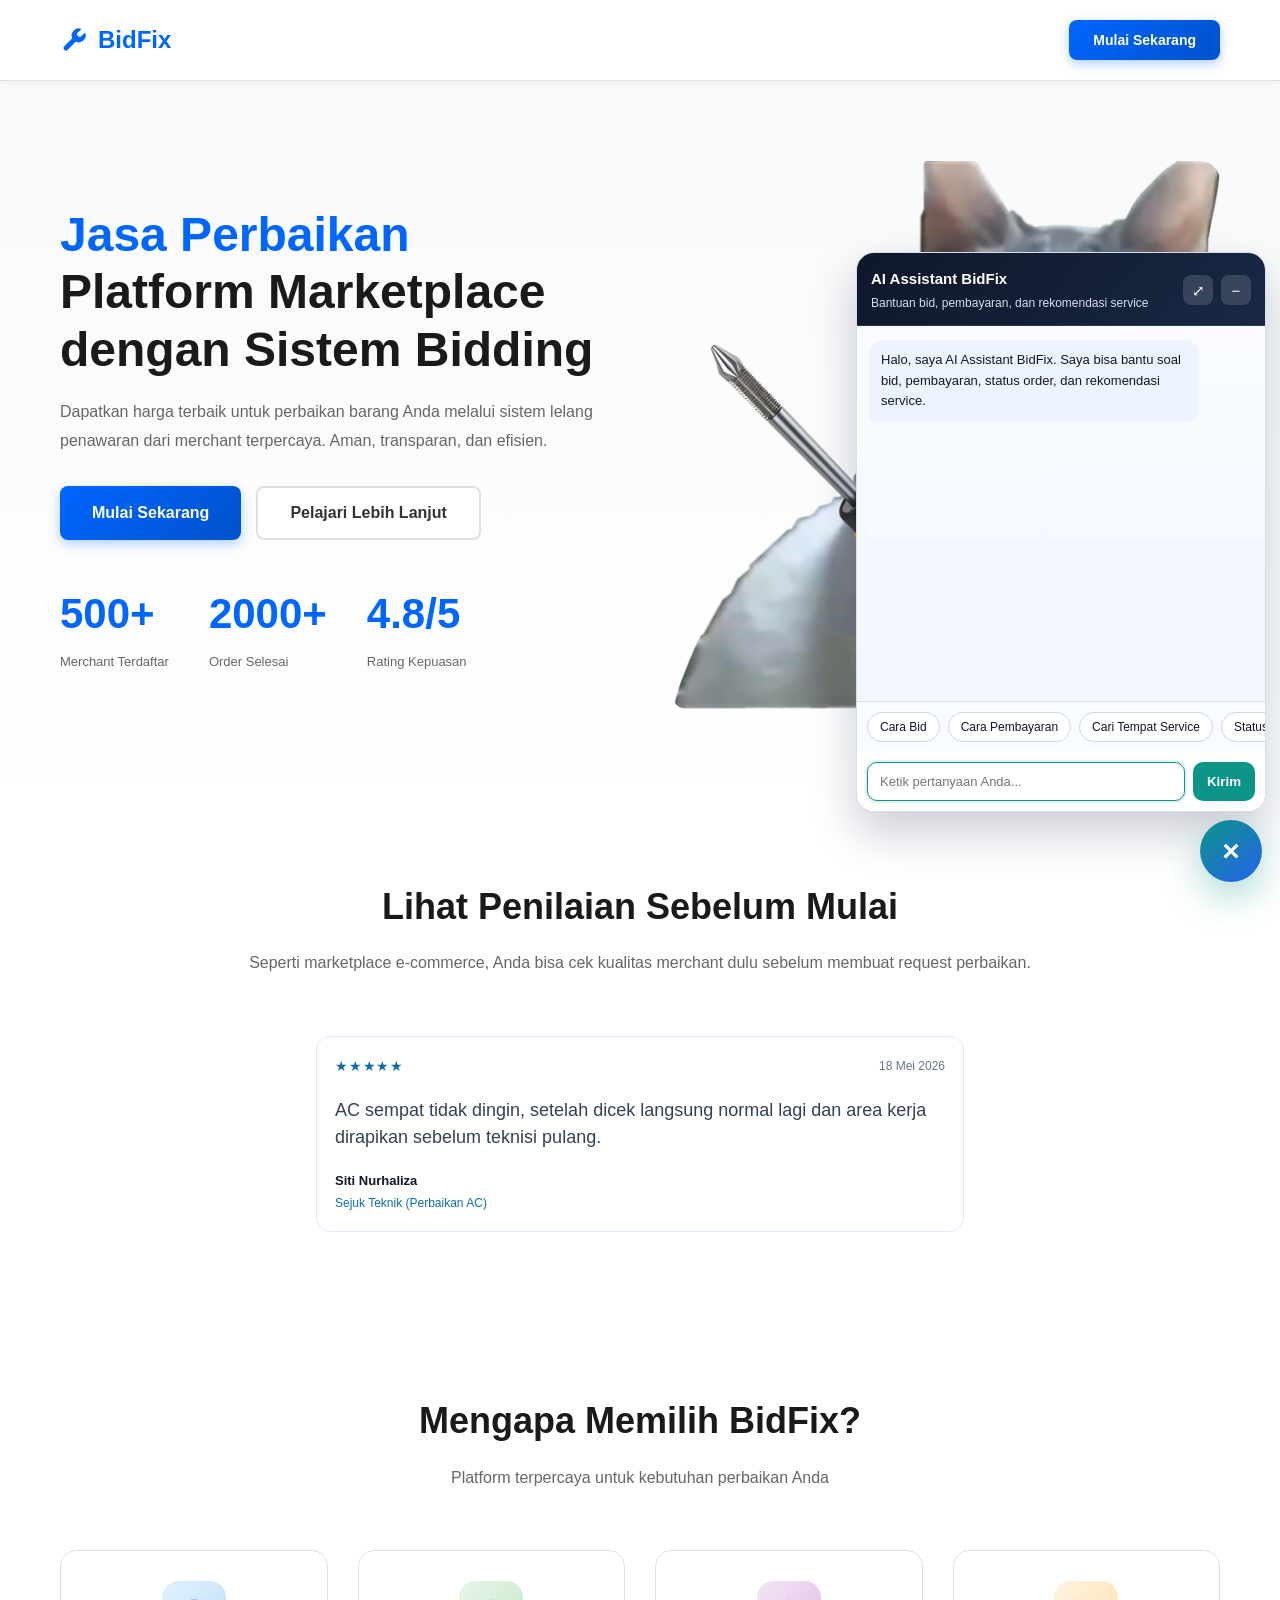
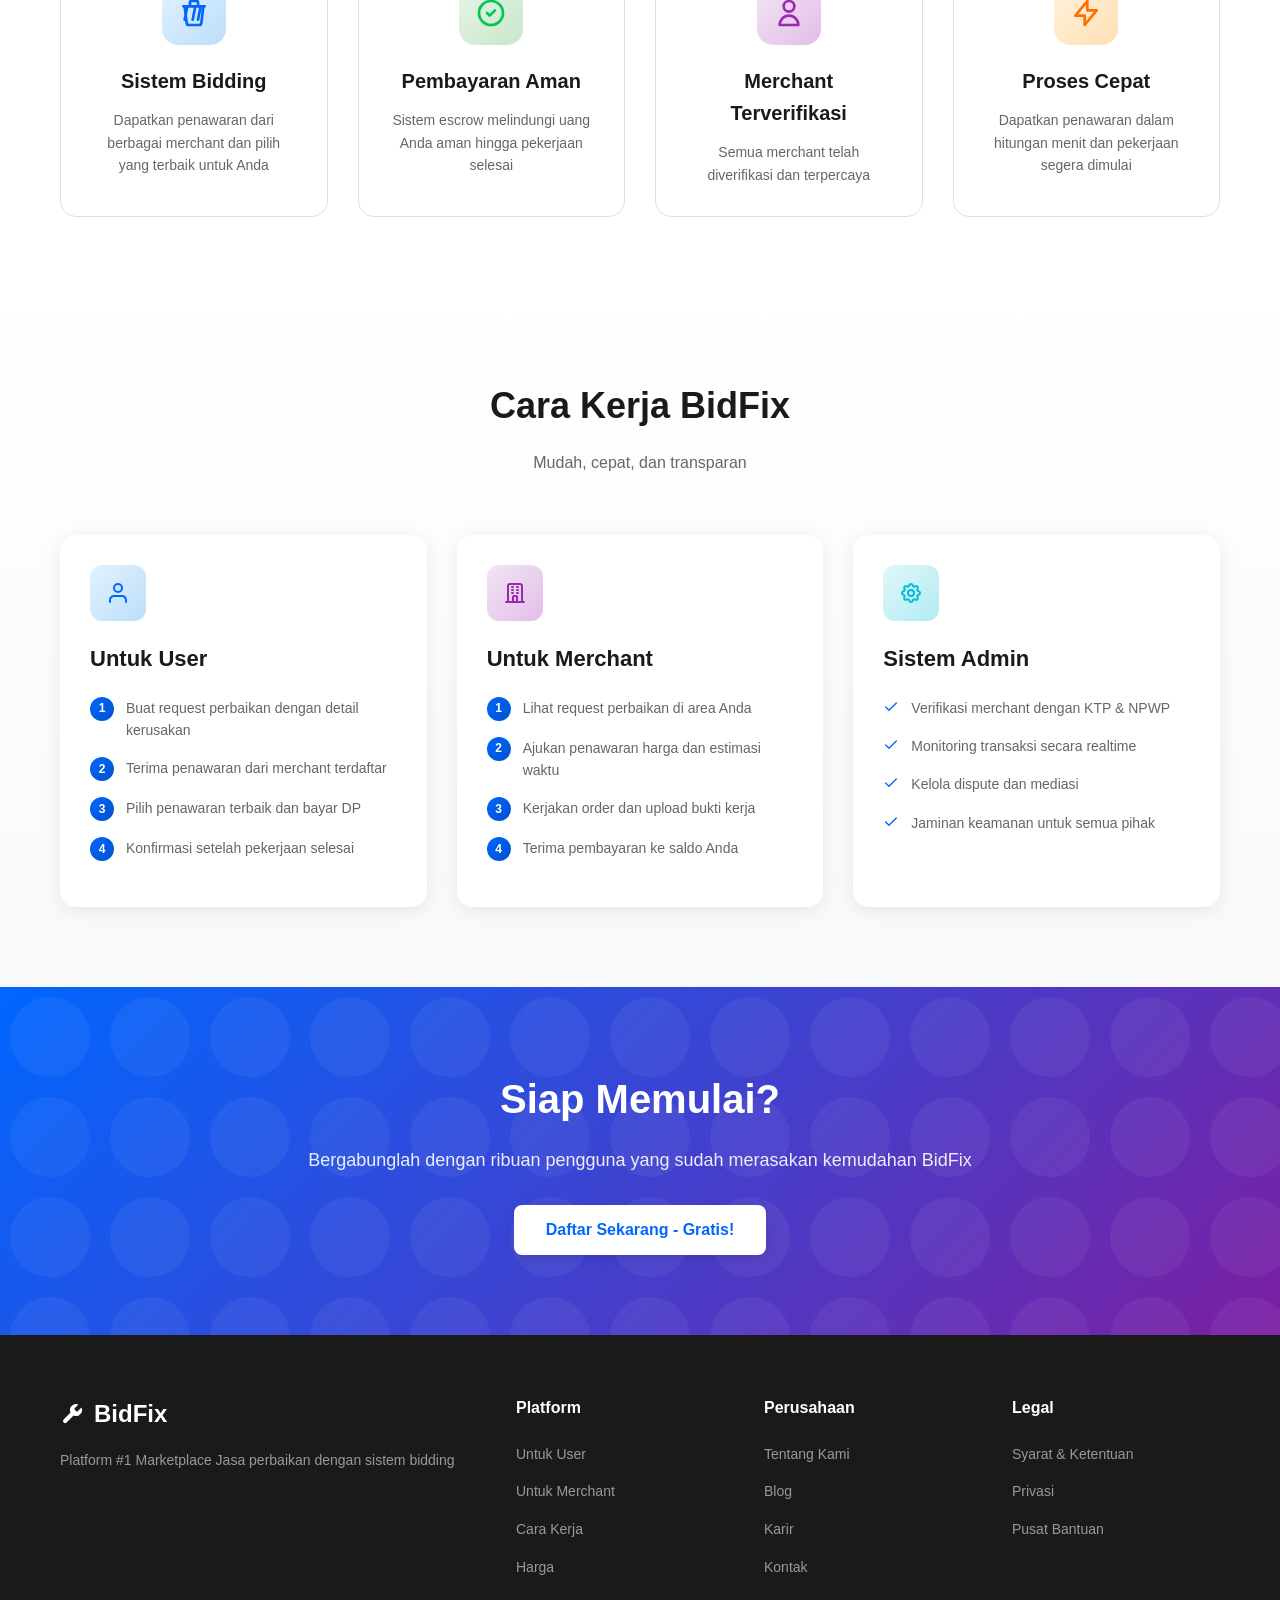
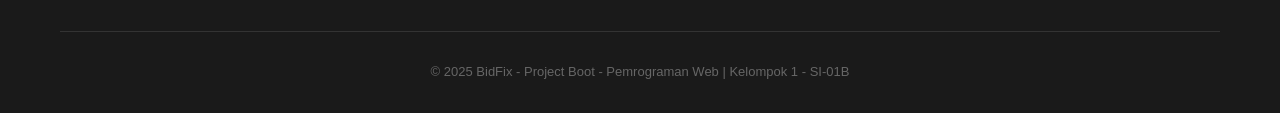
==== frontend/index.html @ 3e56cb4d "first commit" ====
<!DOCTYPE html>
<html lang="id">
<head>
    <meta charset="UTF-8">
    <meta name="viewport" content="width=device-width, initial-scale=1.0">
    <title>BidFix - Jasa Perbaikan Platform Marketplace</title>
    <link rel="stylesheet" href="style.css">
    <link rel="stylesheet" href="ai-widget.css">
</head>
<body>
    <!-- Navbar -->
    <nav class="navbar">
        <div class="container">
            <div class="nav-content">
                <div class="logo">
                    <svg width="24" height="24" viewBox="0 0 24 24" fill="none" xmlns="http://www.w3.org/2000/svg">
                        <path d="M14.7 6.3a1 1 0 0 0 0 1.4l1.6 1.6a1 1 0 0 0 1.4 0l3.77-3.77a6 6 0 0 1-7.94 7.94l-6.91 6.91a2.12 2.12 0 0 1-3-3l6.91-6.91a6 6 0 0 1 7.94-7.94l-3.76 3.76z" fill="#0066FF"/>
                    </svg>
                    <span>BidFix</span>
                </div>
                <button class="btn btn-primary" data-dashboard-trigger data-auth-target="login">Mulai Sekarang</button>
            </div>
        </div>
    </nav>

    <!-- Hero Section -->
    <section class="hero">
        <div class="container">
            <div class="hero-content">
                <div class="hero-text">
                    <h1 class="hero-title">
                        <span class="text-primary">Jasa Perbaikan</span><br>
                        <span class="text-dark">Platform Marketplace</span><br>
                        <span class="text-dark">dengan Sistem Bidding</span>
                    </h1>
                    <p class="hero-description">
                        Dapatkan harga terbaik untuk perbaikan barang Anda melalui sistem lelang penawaran dari merchant terpercaya. Aman, transparan, dan efisien.
                    </p>
                    <div class="hero-buttons">
                        <button class="btn btn-primary btn-lg" data-auth-trigger data-auth-target="register">Mulai Sekarang</button>
                        <button class="btn btn-outline btn-lg">Pelajari Lebih Lanjut</button>
                    </div>
                    <div class="hero-stats">
                        <div class="stat-item">
                            <div class="stat-value">500+</div>
                            <div class="stat-label">Merchant Terdaftar</div>
                        </div>
                        <div class="stat-item">
                            <div class="stat-value">2000+</div>
                            <div class="stat-label">Order Selesai</div>
                        </div>
                        <div class="stat-item">
                            <div class="stat-value">4.8/5</div>
                            <div class="stat-label">Rating Kepuasan</div>
                        </div>
                    </div>
                </div>
                <div class="hero-image">
                    <img src="./miaw.png" alt="Cat with wrench">
                </div>
            </div>
        </div>
    </section>

    <!-- Showcase Review Section -->
    <section class="showcase">
        <div class="container">
            <div class="section-header showcase-header">
                <h2 class="section-title">Lihat Penilaian Sebelum Mulai</h2>
                <p class="section-subtitle">Seperti marketplace e-commerce, Anda bisa cek kualitas merchant dulu sebelum membuat request perbaikan.</p>
            </div>

            <div class="review-list" id="reviewList" aria-label="Testimoni layanan pengguna"></div>
        </div>
    </section>

    <!-- Features Section -->
    <section class="features">
        <div class="container">
            <div class="section-header">
                <h2 class="section-title">Mengapa Memilih BidFix?</h2>
                <p class="section-subtitle">Platform terpercaya untuk kebutuhan perbaikan Anda</p>
            </div>
            <div class="features-grid">
                <div class="feature-card">
                    <div class="feature-icon blue">
                        <svg width="32" height="32" viewBox="0 0 24 24" fill="none" xmlns="http://www.w3.org/2000/svg">
                            <path d="M13 7L11 17M17 7L15 17M7 7L5 17M20 7H4M19 7L17.5 19.5C17.4 20.3 16.7 21 15.9 21H8.1C7.3 21 6.6 20.3 6.5 19.5L5 7M9 7V4C9 3.4 9.4 3 10 3H14C14.6 3 15 3.4 15 4V7" stroke="currentColor" stroke-width="2" stroke-linecap="round" stroke-linejoin="round"/>
                        </svg>
                    </div>
                    <h3 class="feature-title">Sistem Bidding</h3>
                    <p class="feature-description">Dapatkan penawaran dari berbagai merchant dan pilih yang terbaik untuk Anda</p>
                </div>

                <div class="feature-card">
                    <div class="feature-icon green">
                        <svg width="32" height="32" viewBox="0 0 24 24" fill="none" xmlns="http://www.w3.org/2000/svg">
                            <path d="M9 12L11 14L15 10M21 12C21 16.9706 16.9706 21 12 21C7.02944 21 3 16.9706 3 12C3 7.02944 7.02944 3 12 3C16.9706 3 21 7.02944 21 12Z" stroke="currentColor" stroke-width="2" stroke-linecap="round" stroke-linejoin="round"/>
                        </svg>
                    </div>
                    <h3 class="feature-title">Pembayaran Aman</h3>
                    <p class="feature-description">Sistem escrow melindungi uang Anda aman hingga pekerjaan selesai</p>
                </div>

                <div class="feature-card">
                    <div class="feature-icon purple">
                        <svg width="32" height="32" viewBox="0 0 24 24" fill="none" xmlns="http://www.w3.org/2000/svg">
                            <path d="M16 7C16 9.20914 14.2091 11 12 11C9.79086 11 8 9.20914 8 7C8 4.79086 9.79086 3 12 3C14.2091 3 16 4.79086 16 7Z" stroke="currentColor" stroke-width="2" stroke-linecap="round" stroke-linejoin="round"/>
                            <path d="M12 14C8.13401 14 5 17.134 5 21H19C19 17.134 15.866 14 12 14Z" stroke="currentColor" stroke-width="2" stroke-linecap="round" stroke-linejoin="round"/>
                        </svg>
                    </div>
                    <h3 class="feature-title">Merchant Terverifikasi</h3>
                    <p class="feature-description">Semua merchant telah diverifikasi dan terpercaya</p>
                </div>

                <div class="feature-card">
                    <div class="feature-icon orange">
                        <svg width="32" height="32" viewBox="0 0 24 24" fill="none" xmlns="http://www.w3.org/2000/svg">
                            <path d="M13 10V3L4 14H11L11 21L20 10L13 10Z" stroke="currentColor" stroke-width="2" stroke-linecap="round" stroke-linejoin="round"/>
                        </svg>
                    </div>
                    <h3 class="feature-title">Proses Cepat</h3>
                    <p class="feature-description">Dapatkan penawaran dalam hitungan menit dan pekerjaan segera dimulai</p>
                </div>
            </div>
        </div>
    </section>

    <!-- How It Works Section -->
    <section class="how-it-works">
        <div class="container">
            <div class="section-header">
                <h2 class="section-title">Cara Kerja BidFix</h2>
                <p class="section-subtitle">Mudah, cepat, dan transparan</p>
            </div>
            <div class="works-grid">
                <!-- User Card -->
                <div class="work-card">
                    <div class="work-icon blue">
                        <svg width="24" height="24" viewBox="0 0 24 24" fill="none" xmlns="http://www.w3.org/2000/svg">
                            <path d="M20 21V19C20 17.9391 19.5786 16.9217 18.8284 16.1716C18.0783 15.4214 17.0609 15 16 15H8C6.93913 15 5.92172 15.4214 5.17157 16.1716C4.42143 16.9217 4 17.9391 4 19V21M16 7C16 9.20914 14.2091 11 12 11C9.79086 11 8 9.20914 8 7C8 4.79086 9.79086 3 12 3C14.2091 3 16 4.79086 16 7Z" stroke="currentColor" stroke-width="2" stroke-linecap="round" stroke-linejoin="round"/>
                        </svg>
                    </div>
                    <h3 class="work-title">Untuk User</h3>
                    <ul class="work-list">
                        <li>
                            <span class="list-number">1</span>
                            <span>Buat request perbaikan dengan detail kerusakan</span>
                        </li>
                        <li>
                            <span class="list-number">2</span>
                            <span>Terima penawaran dari merchant terdaftar</span>
                        </li>
                        <li>
                            <span class="list-number">3</span>
                            <span>Pilih penawaran terbaik dan bayar DP</span>
                        </li>
                        <li>
                            <span class="list-number">4</span>
                            <span>Konfirmasi setelah pekerjaan selesai</span>
                        </li>
                    </ul>
                </div>

                <!-- Merchant Card -->
                <div class="work-card">
                    <div class="work-icon purple">
                        <svg width="24" height="24" viewBox="0 0 24 24" fill="none" xmlns="http://www.w3.org/2000/svg">
                            <path d="M19 21V5C19 3.89543 18.1046 3 17 3H7C5.89543 3 5 3.89543 5 5V21M19 21H21M19 21H14M5 21H3M5 21H10M10 21V16C10 15.4477 10.4477 15 11 15H13C13.5523 15 14 15.4477 14 16V21M10 21H14M9 6H10M9 9H10M9 12H10M14 6H15M14 9H15M14 12H15" stroke="currentColor" stroke-width="2" stroke-linecap="round" stroke-linejoin="round"/>
                        </svg>
                    </div>
                    <h3 class="work-title">Untuk Merchant</h3>
                    <ul class="work-list">
                        <li>
                            <span class="list-number">1</span>
                            <span>Lihat request perbaikan di area Anda</span>
                        </li>
                        <li>
                            <span class="list-number">2</span>
                            <span>Ajukan penawaran harga dan estimasi waktu</span>
                        </li>
                        <li>
                            <span class="list-number">3</span>
                            <span>Kerjakan order dan upload bukti kerja</span>
                        </li>
                        <li>
                            <span class="list-number">4</span>
                            <span>Terima pembayaran ke saldo Anda</span>
                        </li>
                    </ul>
                </div>

                <!-- Admin Card -->
                <div class="work-card">
                    <div class="work-icon cyan">
                        <svg width="24" height="24" viewBox="0 0 24 24" fill="none" xmlns="http://www.w3.org/2000/svg">
                            <path d="M10.325 4.317C10.751 2.561 13.249 2.561 13.675 4.317C13.7389 4.5808 13.8642 4.82578 14.0407 5.032C14.2172 5.23822 14.4399 5.39985 14.6907 5.50375C14.9414 5.60764 15.2132 5.65085 15.4838 5.62987C15.7544 5.60889 16.0162 5.5243 16.248 5.383C17.791 4.443 19.558 6.209 18.618 7.753C18.4769 7.98466 18.3924 8.24634 18.3715 8.51677C18.3506 8.78721 18.3938 9.05877 18.4975 9.30938C18.6013 9.55999 18.7627 9.78258 18.9687 9.95905C19.1747 10.1355 19.4194 10.2609 19.683 10.325C21.439 10.751 21.439 13.249 19.683 13.675C19.4192 13.7389 19.1742 13.8642 18.968 14.0407C18.7618 14.2172 18.6001 14.4399 18.4963 14.6907C18.3924 14.9414 18.3491 15.2132 18.3701 15.4838C18.3911 15.7544 18.4757 16.0162 18.617 16.248C19.557 17.791 17.791 19.558 16.247 18.618C16.0153 18.4769 15.7537 18.3924 15.4832 18.3715C15.2128 18.3506 14.9412 18.3938 14.6906 18.4975C14.44 18.6013 14.2174 18.7627 14.0409 18.9687C13.8645 19.1747 13.7391 19.4194 13.675 19.683C13.249 21.439 10.751 21.439 10.325 19.683C10.2611 19.4192 10.1358 19.1742 9.95929 18.968C9.7828 18.7618 9.56011 18.6001 9.30935 18.4963C9.05859 18.3924 8.78683 18.3491 8.51621 18.3701C8.24559 18.3911 7.98375 18.4757 7.752 18.617C6.209 19.557 4.442 17.791 5.382 16.247C5.5231 16.0153 5.60755 15.7537 5.62848 15.4832C5.64942 15.2128 5.60624 14.9412 5.50247 14.6906C5.3987 14.44 5.23726 14.2174 5.03127 14.0409C4.82529 13.8645 4.58056 13.7391 4.317 13.675C2.561 13.249 2.561 10.751 4.317 10.325C4.5808 10.2611 4.82578 10.1358 5.032 9.95929C5.23822 9.7828 5.39985 9.56011 5.50375 9.30935C5.60764 9.05859 5.65085 8.78683 5.62987 8.51621C5.60889 8.24559 5.5243 7.98375 5.383 7.752C4.443 6.209 6.209 4.442 7.753 5.382C8.753 5.99 10.049 5.452 10.325 4.317Z" stroke="currentColor" stroke-width="2" stroke-linecap="round" stroke-linejoin="round"/>
                            <path d="M15 12C15 13.6569 13.6569 15 12 15C10.3431 15 9 13.6569 9 12C9 10.3431 10.3431 9 12 9C13.6569 9 15 10.3431 15 12Z" stroke="currentColor" stroke-width="2" stroke-linecap="round" stroke-linejoin="round"/>
                        </svg>
                    </div>
                    <h3 class="work-title">Sistem Admin</h3>
                    <ul class="work-list">
                        <li>
                            <svg width="16" height="16" viewBox="0 0 24 24" fill="none" xmlns="http://www.w3.org/2000/svg">
                                <path d="M20 6L9 17L4 12" stroke="#0066FF" stroke-width="2" stroke-linecap="round" stroke-linejoin="round"/>
                            </svg>
                            <span>Verifikasi merchant dengan KTP & NPWP</span>
                        </li>
                        <li>
                            <svg width="16" height="16" viewBox="0 0 24 24" fill="none" xmlns="http://www.w3.org/2000/svg">
                                <path d="M20 6L9 17L4 12" stroke="#0066FF" stroke-width="2" stroke-linecap="round" stroke-linejoin="round"/>
                            </svg>
                            <span>Monitoring transaksi secara realtime</span>
                        </li>
                        <li>
                            <svg width="16" height="16" viewBox="0 0 24 24" fill="none" xmlns="http://www.w3.org/2000/svg">
                                <path d="M20 6L9 17L4 12" stroke="#0066FF" stroke-width="2" stroke-linecap="round" stroke-linejoin="round"/>
                            </svg>
                            <span>Kelola dispute dan mediasi</span>
                        </li>
                        <li>
                            <svg width="16" height="16" viewBox="0 0 24 24" fill="none" xmlns="http://www.w3.org/2000/svg">
                                <path d="M20 6L9 17L4 12" stroke="#0066FF" stroke-width="2" stroke-linecap="round" stroke-linejoin="round"/>
                            </svg>
                            <span>Jaminan keamanan untuk semua pihak</span>
                        </li>
                    </ul>
                </div>
            </div>
        </div>
    </section>

    <!-- CTA Section -->
    <section class="cta">
        <div class="container">
            <div class="cta-content">
                <h2 class="cta-title">Siap Memulai?</h2>
                <p class="cta-description">Bergabunglah dengan ribuan pengguna yang sudah merasakan kemudahan BidFix</p>
                <button class="btn btn-white btn-lg" data-auth-trigger data-auth-target="register">Daftar Sekarang - Gratis!</button>
            </div>
        </div>
    </section>

    <!-- Footer -->
    <footer class="footer">
        <div class="container">
            <div class="footer-content">
                <div class="footer-column">
                    <div class="footer-logo">
                        <svg width="24" height="24" viewBox="0 0 24 24" fill="none" xmlns="http://www.w3.org/2000/svg">
                            <path d="M14.7 6.3a1 1 0 0 0 0 1.4l1.6 1.6a1 1 0 0 0 1.4 0l3.77-3.77a6 6 0 0 1-7.94 7.94l-6.91 6.91a2.12 2.12 0 0 1-3-3l6.91-6.91a6 6 0 0 1 7.94-7.94l-3.76 3.76z" fill="white"/>
                        </svg>
                        <span>BidFix</span>
                    </div>
                    <p class="footer-description">Platform #1 Marketplace Jasa perbaikan dengan sistem bidding</p>
                </div>

                <div class="footer-column">
                    <h4 class="footer-title">Platform</h4>
                    <ul class="footer-links">
                        <li><a href="#">Untuk User</a></li>
                        <li><a href="#">Untuk Merchant</a></li>
                        <li><a href="#">Cara Kerja</a></li>
                        <li><a href="#">Harga</a></li>
                    </ul>
                </div>

                <div class="footer-column">
                    <h4 class="footer-title">Perusahaan</h4>
                    <ul class="footer-links">
                        <li><a href="#">Tentang Kami</a></li>
                        <li><a href="#">Blog</a></li>
                        <li><a href="#">Karir</a></li>
                        <li><a href="#">Kontak</a></li>
                    </ul>
                </div>

                <div class="footer-column">
                    <h4 class="footer-title">Legal</h4>
                    <ul class="footer-links">
                        <li><a href="#">Syarat & Ketentuan</a></li>
                        <li><a href="#">Privasi</a></li>
                        <li><a href="#">Pusat Bantuan</a></li>
                    </ul>
                </div>
            </div>

            <div class="footer-bottom">
                <p>&copy; 2025 BidFix - Project Boot - Pemrograman Web | Kelompok 1 - SI-01B</p>
            </div>
        </div>
    </footer>

    <!-- Auth Modal -->
    <div class="auth-modal" id="authModal" aria-hidden="true">
        <div class="auth-backdrop" data-auth-close></div>
        <div class="auth-card" role="dialog" aria-modal="true" aria-labelledby="authTitle">
            <button class="auth-close" type="button" data-auth-close aria-label="Close">
                <svg width="18" height="18" viewBox="0 0 24 24" fill="none" aria-hidden="true" xmlns="http://www.w3.org/2000/svg">
                    <path d="M18 6L6 18M6 6L18 18" stroke="currentColor" stroke-width="2" stroke-linecap="round"/>
                </svg>
            </button>

            <div class="auth-header-icon">
                <svg width="28" height="28" viewBox="0 0 24 24" fill="none" aria-hidden="true" xmlns="http://www.w3.org/2000/svg">
                    <path d="M14.7 6.3a1 1 0 0 0 0 1.4l1.6 1.6a1 1 0 0 0 1.4 0l3.77-3.77a6 6 0 0 1-7.94 7.94l-6.91 6.91a2.12 2.12 0 0 1-3-3l6.91-6.91a6 6 0 0 1 7.94-7.94l-3.76 3.76z" fill="currentColor"/>
                </svg>
            </div>
            <h2 class="auth-title" id="authTitle">BidFix</h2>
            <p class="auth-subtitle" data-auth-subtitle>Masuk ke akun Anda</p>

            <div class="auth-tabs">
                <button type="button" class="auth-tab is-active" data-auth-tab="login">Login</button>
                <button type="button" class="auth-tab" data-auth-tab="register">Register</button>
            </div>

            <div class="auth-panel is-active" data-auth-panel="login">
                <form class="auth-form" id="loginForm" novalidate>
                    <div class="auth-field">
                        <label class="auth-label" for="loginEmail">Email</label>
                        <div class="auth-input">
                            <span class="auth-input-icon" aria-hidden="true">
                                <svg width="18" height="18" viewBox="0 0 24 24" fill="none" xmlns="http://www.w3.org/2000/svg">
                                    <path d="M4 6H20V18H4V6Z" stroke="currentColor" stroke-width="2" stroke-linejoin="round"/>
                                    <path d="M4 7L12 13L20 7" stroke="currentColor" stroke-width="2" stroke-linecap="round" stroke-linejoin="round"/>
                                </svg>
                            </span>
                            <input type="email" id="loginEmail" name="email" placeholder="email@example.com" autocomplete="email" required>
                        </div>
                    </div>
                    <div class="auth-field">
                        <label class="auth-label" for="loginPassword">Password</label>
                        <div class="auth-input auth-input--toggle">
                            <span class="auth-input-icon" aria-hidden="true">
                                <svg width="18" height="18" viewBox="0 0 24 24" fill="none" xmlns="http://www.w3.org/2000/svg">
                                    <rect x="5" y="11" width="14" height="10" rx="2" stroke="currentColor" stroke-width="2"/>
                                    <path d="M8 11V8C8 5.79086 9.79086 4 12 4C14.2091 4 16 5.79086 16 8V11" stroke="currentColor" stroke-width="2" stroke-linecap="round"/>
                                </svg>
                            </span>
                            <input type="password" id="loginPassword" name="password" placeholder="Masukkan password" autocomplete="current-password" required>
                            <button class="auth-toggle" type="button" data-toggle-target="loginPassword" aria-label="Tampilkan password" aria-pressed="false">
                                <span class="icon-eye" aria-hidden="true">
                                    <svg width="20" height="20" viewBox="0 0 24 24" fill="none" xmlns="http://www.w3.org/2000/svg">
                                        <path d="M1 12C3.5 7 7.5 4 12 4C16.5 4 20.5 7 23 12C20.5 17 16.5 20 12 20C7.5 20 3.5 17 1 12Z" stroke="currentColor" stroke-width="2"/>
                                        <circle cx="12" cy="12" r="3" stroke="currentColor" stroke-width="2"/>
                                    </svg>
                                </span>
                                <span class="icon-eye-off" aria-hidden="true">
                                    <svg width="20" height="20" viewBox="0 0 24 24" fill="none" xmlns="http://www.w3.org/2000/svg">
                                        <path d="M4 4L20 20" stroke="currentColor" stroke-width="2" stroke-linecap="round"/>
                                        <path d="M2 12C4.5 7 8 4 12 4C13.9 4 15.7 4.6 17.3 5.7M22 12C20.9 14.3 19.2 16.2 17 17.5C15.5 18.4 13.8 19 12 19C7.5 19 3.5 16 1 12" stroke="currentColor" stroke-width="2" stroke-linecap="round"/>
                                        <path d="M9.5 9.5C8.7 10.3 8.3 11.3 8.3 12.3C8.3 14.5 10.1 16.3 12.3 16.3C13.3 16.3 14.3 15.9 15.1 15.1" stroke="currentColor" stroke-width="2" stroke-linecap="round"/>
                                    </svg>
                                </span>
                            </button>
                        </div>
                    </div>

                    <div class="auth-row">
                        <label class="auth-check">
                            <input type="checkbox" name="remember">
                            <span>Ingat saya</span>
                        </label>
                        <a class="auth-link" href="#">Lupa password?</a>
                    </div>

                    <div class="auth-alert" data-auth-alert="login" role="status" aria-live="polite"></div>
                    <button class="btn btn-primary auth-submit" type="submit">Login</button>
                </form>
            </div>

            <div class="auth-panel" data-auth-panel="register">
                <form class="auth-form auth-form--register" id="registerForm" novalidate>
                    <div class="auth-register-top">
                        <div class="auth-field">
                            <label class="auth-label">Daftar Sebagai</label>
                            <div class="role-grid">
                                <label class="role-card">
                                    <input type="radio" name="role" value="user" checked>
                                    <span class="role-card-body">
                                        <span class="role-card-icon" aria-hidden="true">
                                            <svg width="20" height="20" viewBox="0 0 24 24" fill="none" xmlns="http://www.w3.org/2000/svg">
                                                <path d="M20 21V19C20 17.9391 19.5786 16.9217 18.8284 16.1716C18.0783 15.4214 17.0609 15 16 15H8C6.93913 15 5.92172 15.4214 5.17157 16.1716C4.42143 16.9217 4 17.9391 4 19V21" stroke="currentColor" stroke-width="2" stroke-linecap="round"/>
                                                <path d="M16 7C16 9.20914 14.2091 11 12 11C9.79086 11 8 9.20914 8 7C8 4.79086 9.79086 3 12 3C14.2091 3 16 4.79086 16 7Z" stroke="currentColor" stroke-width="2"/>
                                            </svg>
                                        </span>
                                        <span class="role-card-label">User</span>
                                    </span>
                                </label>
                                <label class="role-card">
                                    <input type="radio" name="role" value="merchant">
                                    <span class="role-card-body">
                                        <span class="role-card-icon" aria-hidden="true">
                                            <svg width="20" height="20" viewBox="0 0 24 24" fill="none" xmlns="http://www.w3.org/2000/svg">
                                                <path d="M3 10H21V20H3V10Z" stroke="currentColor" stroke-width="2"/>
                                                <path d="M5 10L7 4H17L19 10" stroke="currentColor" stroke-width="2" stroke-linecap="round" stroke-linejoin="round"/>
                                                <path d="M9 20V14H15V20" stroke="currentColor" stroke-width="2" stroke-linecap="round"/>
                                            </svg>
                                        </span>
                                        <span class="role-card-label">Merchant</span>
                                    </span>
                                </label>
                            </div>
                        </div>
                    </div>

                    <div class="auth-register-fields">
                        <div class="auth-field">
                            <label class="auth-label" for="registerName">Nama Lengkap *</label>
                            <div class="auth-input">
                                <span class="auth-input-icon" aria-hidden="true">
                                    <svg width="18" height="18" viewBox="0 0 24 24" fill="none" xmlns="http://www.w3.org/2000/svg">
                                        <path d="M20 21V19C20 17.9391 19.5786 16.9217 18.8284 16.1716C18.0783 15.4214 17.0609 15 16 15H8C6.93913 15 5.92172 15.4214 5.17157 16.1716C4.42143 16.9217 4 17.9391 4 19V21" stroke="currentColor" stroke-width="2" stroke-linecap="round"/>
                                        <path d="M16 7C16 9.20914 14.2091 11 12 11C9.79086 11 8 9.20914 8 7C8 4.79086 9.79086 3 12 3C14.2091 3 16 4.79086 16 7Z" stroke="currentColor" stroke-width="2"/>
                                    </svg>
                                </span>
                                <input type="text" id="registerName" name="name" placeholder="John Doe" autocomplete="name" required>
                            </div>
                        </div>
                        <div class="auth-field">
                            <label class="auth-label" for="registerEmail">Email *</label>
                            <div class="auth-input">
                                <span class="auth-input-icon" aria-hidden="true">
                                    <svg width="18" height="18" viewBox="0 0 24 24" fill="none" xmlns="http://www.w3.org/2000/svg">
                                        <path d="M4 6H20V18H4V6Z" stroke="currentColor" stroke-width="2" stroke-linejoin="round"/>
                                        <path d="M4 7L12 13L20 7" stroke="currentColor" stroke-width="2" stroke-linecap="round" stroke-linejoin="round"/>
                                    </svg>
                                </span>
                                <input type="email" id="registerEmail" name="email" placeholder="email@example.com" autocomplete="email" required>
                            </div>
                        </div>
                        <div class="auth-field">
                            <label class="auth-label" for="registerPhone">No. Telepon *</label>
                            <div class="auth-input">
                                <span class="auth-input-icon" aria-hidden="true">
                                    <svg width="18" height="18" viewBox="0 0 24 24" fill="none" xmlns="http://www.w3.org/2000/svg">
                                        <path d="M4 5C8.5 14.5 9.5 15.5 19 20L21 17C21.5 16.3 21.3 15.4 20.6 14.9L16.9 12.1C16.3 11.7 15.4 11.8 15 12.5L13.9 14.2C11.4 12.9 9.1 10.6 7.8 8.1L9.5 7C10.2 6.6 10.3 5.7 9.9 5.1L7.1 1.4C6.6 0.7 5.7 0.5 5 1L2 3L4 5Z" stroke="currentColor" stroke-width="1.6" stroke-linecap="round" stroke-linejoin="round"/>
                                    </svg>
                                </span>
                                <input type="tel" id="registerPhone" name="phone" placeholder="081234567890" autocomplete="tel" required>
                            </div>
                        </div>
                        <div class="auth-field">
                            <label class="auth-label" for="registerAddress">Alamat</label>
                            <div class="auth-input">
                                <span class="auth-input-icon" aria-hidden="true">
                                    <svg width="18" height="18" viewBox="0 0 24 24" fill="none" xmlns="http://www.w3.org/2000/svg">
                                        <path d="M12 22C16 17 19 14.2 19 10.5C19 6.9 16.1 4 12.5 4C8.9 4 6 6.9 6 10.5C6 14.2 9 17 12 22Z" stroke="currentColor" stroke-width="2"/>
                                        <circle cx="12.5" cy="10.5" r="2.5" stroke="currentColor" stroke-width="2"/>
                                    </svg>
                                </span>
                                <input type="text" id="registerAddress" name="address" placeholder="Alamat lengkap" autocomplete="street-address">
                            </div>
                        </div>
                        <div class="auth-field">
                            <label class="auth-label" for="registerPassword">Password *</label>
                            <div class="auth-input auth-input--toggle">
                                <span class="auth-input-icon" aria-hidden="true">
                                    <svg width="18" height="18" viewBox="0 0 24 24" fill="none" xmlns="http://www.w3.org/2000/svg">
                                        <rect x="5" y="11" width="14" height="10" rx="2" stroke="currentColor" stroke-width="2"/>
                                        <path d="M8 11V8C8 5.79086 9.79086 4 12 4C14.2091 4 16 5.79086 16 8V11" stroke="currentColor" stroke-width="2" stroke-linecap="round"/>
                                    </svg>
                                </span>
                                <input type="password" id="registerPassword" name="password" placeholder="Min. 6 karakter" autocomplete="new-password" required>
                                <button class="auth-toggle" type="button" data-toggle-target="registerPassword" aria-label="Tampilkan password" aria-pressed="false">
                                    <span class="icon-eye" aria-hidden="true">
                                        <svg width="20" height="20" viewBox="0 0 24 24" fill="none" xmlns="http://www.w3.org/2000/svg">
                                            <path d="M1 12C3.5 7 7.5 4 12 4C16.5 4 20.5 7 23 12C20.5 17 16.5 20 12 20C7.5 20 3.5 17 1 12Z" stroke="currentColor" stroke-width="2"/>
                                            <circle cx="12" cy="12" r="3" stroke="currentColor" stroke-width="2"/>
                                        </svg>
                                    </span>
                                    <span class="icon-eye-off" aria-hidden="true">
                                        <svg width="20" height="20" viewBox="0 0 24 24" fill="none" xmlns="http://www.w3.org/2000/svg">
                                            <path d="M4 4L20 20" stroke="currentColor" stroke-width="2" stroke-linecap="round"/>
                                            <path d="M2 12C4.5 7 8 4 12 4C13.9 4 15.7 4.6 17.3 5.7M22 12C20.9 14.3 19.2 16.2 17 17.5C15.5 18.4 13.8 19 12 19C7.5 19 3.5 16 1 12" stroke="currentColor" stroke-width="2" stroke-linecap="round"/>
                                            <path d="M9.5 9.5C8.7 10.3 8.3 11.3 8.3 12.3C8.3 14.5 10.1 16.3 12.3 16.3C13.3 16.3 14.3 15.9 15.1 15.1" stroke="currentColor" stroke-width="2" stroke-linecap="round"/>
                                        </svg>
                                    </span>
                                </button>
                            </div>
                        </div>
                        <div class="auth-field">
                            <label class="auth-label" for="registerConfirmPassword">Konfirmasi Password *</label>
                            <div class="auth-input auth-input--toggle">
                                <span class="auth-input-icon" aria-hidden="true">
                                    <svg width="18" height="18" viewBox="0 0 24 24" fill="none" xmlns="http://www.w3.org/2000/svg">
                                        <rect x="5" y="11" width="14" height="10" rx="2" stroke="currentColor" stroke-width="2"/>
                                        <path d="M8 11V8C8 5.79086 9.79086 4 12 4C14.2091 4 16 5.79086 16 8V11" stroke="currentColor" stroke-width="2" stroke-linecap="round"/>
                                    </svg>
                                </span>
                                <input type="password" id="registerConfirmPassword" name="confirmPassword" placeholder="Ulangi password" autocomplete="new-password" required>
                                <button class="auth-toggle" type="button" data-toggle-target="registerConfirmPassword" aria-label="Tampilkan password" aria-pressed="false">
                                    <span class="icon-eye" aria-hidden="true">
                                        <svg width="20" height="20" viewBox="0 0 24 24" fill="none" xmlns="http://www.w3.org/2000/svg">
                                            <path d="M1 12C3.5 7 7.5 4 12 4C16.5 4 20.5 7 23 12C20.5 17 16.5 20 12 20C7.5 20 3.5 17 1 12Z" stroke="currentColor" stroke-width="2"/>
                                            <circle cx="12" cy="12" r="3" stroke="currentColor" stroke-width="2"/>
                                        </svg>
                                    </span>
                                    <span class="icon-eye-off" aria-hidden="true">
                                        <svg width="20" height="20" viewBox="0 0 24 24" fill="none" xmlns="http://www.w3.org/2000/svg">
                                            <path d="M4 4L20 20" stroke="currentColor" stroke-width="2" stroke-linecap="round"/>
                                            <path d="M2 12C4.5 7 8 4 12 4C13.9 4 15.7 4.6 17.3 5.7M22 12C20.9 14.3 19.2 16.2 17 17.5C15.5 18.4 13.8 19 12 19C7.5 19 3.5 16 1 12" stroke="currentColor" stroke-width="2" stroke-linecap="round"/>
                                            <path d="M9.5 9.5C8.7 10.3 8.3 11.3 8.3 12.3C8.3 14.5 10.1 16.3 12.3 16.3C13.3 16.3 14.3 15.9 15.1 15.1" stroke="currentColor" stroke-width="2" stroke-linecap="round"/>
                                        </svg>
                                    </span>
                                </button>
                            </div>
                        </div>
                    </div>

                    <div class="auth-register-footer">
                        <div class="auth-alert" data-auth-alert="register" role="status" aria-live="polite"></div>
                        <button class="btn btn-primary auth-submit" type="submit">Daftar Sekarang</button>
                    </div>
                </form>
            </div>
        </div>
    </div>

    <script src="landing-showcase.js"></script>
    <script src="ai-widget.js"></script>
    <script src="auth-modal.js"></script>
</body>
</html>
---- frontend/style.css ----
* {
    margin: 0;
    padding: 0;
    box-sizing: border-box;
}

body {
    font-family: 'Segoe UI', Tahoma, Geneva, Verdana, sans-serif;
    background-color: #f8f9fa;
    color: #333;
    line-height: 1.6;
}

.container {
    max-width: 1200px;
    margin: 0 auto;
    padding: 0 20px;
}

/* ========== NAVBAR ========== */
.navbar {
    background-color: white;
    padding: 20px 0;
    border-bottom: 1px solid #e0e0e0;
    position: sticky;
    top: 0;
    z-index: 1000;
    box-shadow: 0 2px 8px rgba(0, 0, 0, 0.05);
}

.nav-content {
    display: flex;
    justify-content: space-between;
    align-items: center;
}

.logo {
    display: flex;
    align-items: center;
    gap: 10px;
    font-size: 24px;
    font-weight: 700;
    color: #0066FF;
}

.logo svg {
    width: 28px;
    height: 28px;
}

/* ========== BUTTONS ========== */
.btn {
    padding: 12px 24px;
    border-radius: 8px;
    font-size: 14px;
    font-weight: 600;
    border: none;
    cursor: pointer;
    transition: all 0.3s ease;
    text-decoration: none;
    display: inline-block;
}

.btn-primary {
    background: linear-gradient(135deg, #0066FF 0%, #0052CC 100%);
    color: white;
    box-shadow: 0 4px 12px rgba(0, 102, 255, 0.3);
}

.btn-primary:hover {
    transform: translateY(-2px);
    box-shadow: 0 6px 16px rgba(0, 102, 255, 0.4);
}

.btn-outline {
    background: white;
    color: #333;
    border: 2px solid #e0e0e0;
}

.btn-outline:hover {
    border-color: #0066FF;
    color: #0066FF;
}

.btn-white {
    background: white;
    color: #0066FF;
    box-shadow: 0 4px 12px rgba(0, 0, 0, 0.1);
}

.btn-white:hover {
    transform: translateY(-2px);
    box-shadow: 0 6px 20px rgba(0, 0, 0, 0.15);
}

.btn-lg {
    padding: 16px 32px;
    font-size: 16px;
}

/* ========== HERO SECTION ========== */
.hero {
    padding: 80px 0;
    background: linear-gradient(to bottom, #f8f9fa 0%, white 100%);
}

.hero-content {
    display: grid;
    grid-template-columns: 1fr 1fr;
    gap: 60px;
    align-items: center;
}

.hero-text {
    max-width: 600px;
}

.hero-title {
    font-size: 48px;
    font-weight: 700;
    line-height: 1.2;
    margin-bottom: 20px;
}

.text-primary {
    color: #0066FF;
}

.text-dark {
    color: #1a1a1a;
}

.hero-description {
    font-size: 16px;
    color: #666;
    margin-bottom: 30px;
    line-height: 1.8;
}

.hero-buttons {
    display: flex;
    gap: 15px;
    margin-bottom: 40px;
}

.hero-stats {
    display: flex;
    gap: 40px;
}

.stat-item {
    text-align: left;
}

.stat-value {
    font-size: 32px;
    font-weight: 700;
    color: #0066FF;
    margin-bottom: 5px;
}

.stat-label {
    font-size: 13px;
    color: #666;
}

.hero-image {
    position: relative;
}

.hero-image img {
    width: 100%;
    max-width: 700px;
    border-radius: 20px;
}

/* ========== SHOWCASE SECTION ========== */
.showcase {
    padding: 80px 0;
    background-color: white;
}

.showcase-header {
    margin-bottom: 34px;
}

.showcase-summary {
    display: grid;
    grid-template-columns: repeat(3, minmax(0, 1fr));
    gap: 16px;
    margin-bottom: 24px;
}

.showcase-summary-card {
    background: #fff;
    border: 1px solid #dce6f8;
    border-radius: 16px;
    padding: 18px 20px;
    box-shadow: 0 12px 26px rgba(15, 23, 42, 0.06);
}

.showcase-summary-label {
    display: block;
    font-size: 13px;
    color: #64748b;
    margin-bottom: 6px;
}

.showcase-summary-value {
    font-size: 30px;
    color: #0f172a;
    letter-spacing: 0.2px;
}

.showcase-grid {
    display: grid;
    grid-template-columns: 1fr;
    gap: 18px;
}

.showcase-block {
    background: #ffffff;
    border: 1px solid #dce6f8;
    border-radius: 18px;
    padding: 20px;
    box-shadow: 0 14px 30px rgba(15, 23, 42, 0.08);
}

.showcase-block-head {
    display: flex;
    align-items: baseline;
    justify-content: space-between;
    gap: 12px;
    margin-bottom: 14px;
}

.showcase-block-head h3 {
    font-size: 20px;
    color: #0f172a;
}

.showcase-block-head span {
    font-size: 12px;
    color: #64748b;
}

.review-list {
    display: flex;
    justify-content: center;
    align-items: stretch;
    width: 100%;
    padding: 0;
}

.review-slider {
    width: 648px;
    min-width: 648px;
    max-width: 648px;
    overflow: hidden;
}

.review-slider-track {
    display: flex;
    transform: translateX(0);
    will-change: transform;
}

.review-slide {
    flex: 0 0 100%;
    width: 100%;
}

.review-card {
    width: 100%;
    background: #ffffff;
    border: 1px solid #dbeafe;
    border-radius: 14px;
    padding: 18px;
    display: flex;
    flex-direction: column;
    gap: 20px;
}

.review-top {
    display: flex;
    align-items: center;
    justify-content: space-between;
    gap: 10px;
}

.review-stars {
    color: #0f6eaa;
    font-size: 14px;
    letter-spacing: 0.8px;
}

.review-date {
    font-size: 12px;
    color: #64748b;
}

.review-comment {
    font-size: 18px;
    color: #334155;
    line-height: 1.5;
}

.review-meta {
    display: flex;
    flex-direction: column;
    gap: 2px;
}

.review-user {
    font-size: 13px;
    font-weight: 600;
    color: #0f172a;
}

.review-merchant {
    font-size: 12px;
    color: #0f6eaa;
}

.review-service {
    font-size: 12px;
    color: #0f6eaa;
    font-weight: 500;
}

.merchant-list {
    display: flex;
    flex-direction: column;
    gap: 10px;
}

.merchant-row {
    display: flex;
    align-items: center;
    gap: 12px;
    border: 1px solid #dbeafe;
    background: #f8fbff;
    border-radius: 12px;
    padding: 12px;
}

.merchant-rank {
    width: 38px;
    height: 38px;
    min-width: 38px;
    border-radius: 11px;
    background: linear-gradient(135deg, #0f6ed9, #12a39b);
    color: #fff;
    display: inline-flex;
    align-items: center;
    justify-content: center;
    font-size: 13px;
    font-weight: 700;
}

.merchant-info {
    flex: 1;
}

.merchant-name {
    font-size: 14px;
    font-weight: 600;
    color: #0f172a;
}

.merchant-sub {
    font-size: 12px;
    color: #64748b;
}

.merchant-score {
    font-size: 18px;
    font-weight: 700;
    color: #0f6ed9;
}

/* ========== SECTION HEADERS ========== */
.section-header {
    text-align: center;
    margin-bottom: 30px;
}

.section-title {
    font-size: 36px;
    font-weight: 700;
    color: #1a1a1a;
}

.section-subtitle {
    font-size: 16px;
    color: #666;
}

/* ========== FEATURES SECTION ========== */
.features {
    padding: 80px 0;
    background-color: white;
}

.features-grid {
    display: grid;
    grid-template-columns: repeat(auto-fit, minmax(250px, 1fr));
    gap: 30px;
}

.feature-card {
    text-align: center;
    padding: 30px;
    border-radius: 16px;
    background: white;
    border: 1px solid #e0e0e0;
    transition: all 0.3s ease;
}

.feature-card:hover {
    transform: translateY(-5px);
    box-shadow: 0 10px 30px rgba(0, 0, 0, 0.1);
    border-color: transparent;
}

.feature-icon {
    width: 64px;
    height: 64px;
    border-radius: 16px;
    display: flex;
    align-items: center;
    justify-content: center;
    margin: 0 auto 20px;
}

.feature-icon.blue {
    background: linear-gradient(135deg, #E3F2FD 0%, #BBDEFB 100%);
    color: #0066FF;
}

.feature-icon.green {
    background: linear-gradient(135deg, #E8F5E9 0%, #C8E6C9 100%);
    color: #00C853;
}

.feature-icon.purple {
    background: linear-gradient(135deg, #F3E5F5 0%, #E1BEE7 100%);
    color: #9C27B0;
}

.feature-icon.orange {
    background: linear-gradient(135deg, #FFF3E0 0%, #FFE0B2 100%);
    color: #FF6D00;
}

.feature-title {
    font-size: 20px;
    font-weight: 600;
    color: #1a1a1a;
    margin-bottom: 12px;
}

.feature-description {
    font-size: 14px;
    color: #666;
    line-height: 1.6;
}

/* ========== HOW IT WORKS SECTION ========== */
.how-it-works {
    padding: 80px 0;
    background: linear-gradient(to bottom, white 0%, #f8f9fa 100%);
}

.works-grid {
    display: grid;
    grid-template-columns: repeat(auto-fit, minmax(320px, 1fr));
    gap: 30px;
}

.work-card {
    background: white;
    padding: 30px;
    border-radius: 16px;
    box-shadow: 0 4px 20px rgba(0, 0, 0, 0.08);
    transition: all 0.3s ease;
}

.work-card:hover {
    transform: translateY(-5px);
    box-shadow: 0 8px 30px rgba(0, 0, 0, 0.12);
}

.work-icon {
    width: 56px;
    height: 56px;
    border-radius: 12px;
    display: flex;
    align-items: center;
    justify-content: center;
    margin-bottom: 20px;
}

.work-icon.blue {
    background: linear-gradient(135deg, #E3F2FD 0%, #BBDEFB 100%);
    color: #0066FF;
}

.work-icon.purple {
    background: linear-gradient(135deg, #F3E5F5 0%, #E1BEE7 100%);
    color: #9C27B0;
}

.work-icon.cyan {
    background: linear-gradient(135deg, #E0F7FA 0%, #B2EBF2 100%);
    color: #00BCD4;
}

.work-title {
    font-size: 22px;
    font-weight: 600;
    color: #1a1a1a;
    margin-bottom: 20px;
}

.work-list {
    list-style: none;
}

.work-list li {
    display: flex;
    align-items: flex-start;
    gap: 12px;
    margin-bottom: 16px;
    font-size: 14px;
    color: #666;
    line-height: 1.6;
}

.list-number {
    width: 24px;
    height: 24px;
    min-width: 24px;
    background: linear-gradient(135deg, #0066FF 0%, #0052CC 100%);
    color: white;
    border-radius: 50%;
    display: flex;
    align-items: center;
    justify-content: center;
    font-size: 12px;
    font-weight: 600;
}

.work-list li svg {
    flex-shrink: 0;
    margin-top: 2px;
}

/* ========== CTA SECTION ========== */
.cta {
    padding: 80px 0;
    background: linear-gradient(135deg, #0066FF 0%, #7B1FA2 100%);
    position: relative;
    overflow: hidden;
}

.cta::before {
    content: '';
    position: absolute;
    top: 0;
    left: 0;
    right: 0;
    bottom: 0;
    background: url('data:image/svg+xml,<svg width="100" height="100" xmlns="http://www.w3.org/2000/svg"><circle cx="50" cy="50" r="40" fill="white" opacity="0.05"/></svg>');
    background-size: 100px 100px;
}

.cta-content {
    text-align: center;
    position: relative;
    z-index: 1;
}

.cta-title {
    font-size: 40px;
    font-weight: 700;
    color: white;
    margin-bottom: 15px;
}

.cta-description {
    font-size: 18px;
    color: rgba(255, 255, 255, 0.9);
    margin-bottom: 30px;
}

/* ========== FOOTER ========== */
.footer {
    background-color: #1a1a1a;
    color: white;
    padding: 60px 0 30px;
}

.footer-content {
    display: grid;
    grid-template-columns: 2fr 1fr 1fr 1fr;
    gap: 40px;
    margin-bottom: 40px;
}

.footer-logo {
    display: flex;
    align-items: center;
    gap: 10px;
    font-size: 24px;
    font-weight: 700;
    margin-bottom: 15px;
}

.footer-description {
    font-size: 14px;
    color: #999;
    line-height: 1.6;
}

.footer-title {
    font-size: 16px;
    font-weight: 600;
    margin-bottom: 20px;
    color: white;
}

.footer-links {
    list-style: none;
}

.footer-links li {
    margin-bottom: 12px;
}

.footer-links a {
    color: #999;
    text-decoration: none;
    font-size: 14px;
    transition: color 0.3s ease;
}

.footer-links a:hover {
    color: #0066FF;
}

.footer-bottom {
    text-align: center;
    padding-top: 30px;
    border-top: 1px solid #333;
}

.footer-bottom p {
    font-size: 13px;
    color: #666;
}

/* ========== RESPONSIVE DESIGN ========== */

/* Tablet (768px - 1024px) */
@media screen and (max-width: 1024px) {
    .hero-content {
        gap: 80px;
    }

    .hero-title {
        font-size: 40px;
    }

    .section-title {
        font-size: 32px;
    }

    .footer-content {
        grid-template-columns: repeat(2, 1fr);
    }

    .showcase-grid {
        grid-template-columns: 1fr;
    }
}

/* Mobile (max-width: 768px) */
@media screen and (max-width: 768px) {
    .container {
        padding: 0 15px;
    }

    .hero {
        padding: 50px 0;
    }

    .hero-content {
        grid-template-columns: 1fr;
        gap: 80px;
    }

    .hero-title {
        font-size: 32px;
    }

    .hero-description {
        font-size: 15px;
    }

    .hero-buttons {
        flex-direction: column;
    }

    .hero-buttons .btn {
        width: 100%;
        text-align: center;
    }

    .hero-stats {
        gap: 30px;
    }

    .stat-value {
        font-size: 20px;
    }

    .hero-image img {
        max-width: 100%;
    }

    .section-title {
        font-size: 28px;
    }

    .section-subtitle {
        font-size: 15px;
    }

    .features,
    .showcase,
    .how-it-works,
    .cta {
        padding: 50px 0;
    }

    .features-grid {
        grid-template-columns: 1fr;
        gap: 20px;
    }

    .works-grid {
        grid-template-columns: 1fr;
        gap: 20px;
    }

    .showcase-summary {
        grid-template-columns: 1fr;
    }

    .review-slider {
        width: 100%;
        min-width: 0;
        max-width: 100%;
    }

    .review-card {
        padding: 14px;
    }

    .cta-title {
        font-size: 32px;
    }

    .cta-description {
        font-size: 16px;
    }

    .footer {
        padding: 40px 0 20px;
    }

    .footer-content {
        grid-template-columns: 1fr;
        gap: 30px;
    }

    .footer-column:first-child {
        margin-bottom: 10px;
    }
}

@media (prefers-reduced-motion: reduce) {
    .review-slider-track {
        transition: none !important;
    }
}

/* Small Mobile (max-width: 480px) */
@media screen and (max-width: 480px) {
    .logo {
        font-size: 20px;
    }

    .logo svg {
        width: 24px;
        height: 24px;
    }

    .btn {
        padding: 10px 20px;
        font-size: 13px;
    }

    .btn-lg {
        padding: 14px 28px;
        font-size: 15px;
    }

    .hero-title {
        font-size: 28px;
    }

    .hero-stats {
        gap: 20px;
    }

    .stat-value {
        font-size: 44px;
    }

    .stat-label {
        font-size: 12px;
    }

    .section-title {
        font-size: 24px;
    }

    .section-header {
        margin-bottom: 40px;
    }

    .feature-card {
        padding: 25px;
    }

    .feature-icon {
        width: 56px;
        height: 56px;
    }

    .feature-title {
        font-size: 18px;
    }

    .feature-description {
        font-size: 13px;
    }

    .work-card {
        padding: 25px;
    }

    .work-title {
        font-size: 20px;
    }

    .work-list li {
        font-size: 13px;
    }

    .cta-title {
        font-size: 28px;
    }

    .cta-description {
        font-size: 15px;
    }

    .footer-logo {
        font-size: 20px;
    }

    .footer-description {
        font-size: 13px;
    }
}

/* Landscape Mobile */
@media screen and (max-width: 896px) and (orientation: landscape) {
    .hero {
        padding: 40px 0;
    }

    .features,
    .showcase,
    .how-it-works {
        padding: 40px 0;
    }

    .features-grid {
        grid-template-columns: repeat(2, 1fr);
    }
}

/* Print Styles */
@media print {
    .navbar,
    .cta,
    .footer {
        display: none;
    }

    body {
        background: white;
    }

    .hero,
    .features,
    .how-it-works {
        padding: 20px 0;
        page-break-inside: avoid;
    }
}

/* ========== AUTH MODAL ========== */
body.is-auth-open {
    overflow: hidden;
}

.auth-modal {
    position: fixed;
    inset: 0;
    display: flex;
    align-items: center;
    justify-content: center;
    padding: 24px;
    background: rgba(15, 23, 42, 0.45);
    opacity: 0;
    pointer-events: none;
    transition: opacity 0.25s ease;
    z-index: 2000;
}

.auth-modal.is-open {
    opacity: 1;
    pointer-events: auto;
}

.auth-backdrop {
    position: absolute;
    inset: 0;
}

.auth-card {
    position: relative;
    width: 420px;
    max-width: 100%;
    padding: 32px 28px 28px;
    border-radius: 20px;
    background: #fff;
    box-shadow: 0 30px 80px rgba(0, 0, 0, 0.2);
    display: flex;
    flex-direction: column;
    max-height: 90vh;
    overflow: hidden;
    transform: translateY(12px) scale(0.98);
    transition: transform 0.25s ease;
    z-index: 1;
}

.auth-modal.is-open .auth-card {
    transform: translateY(0) scale(1);
}

.auth-close {
    position: absolute;
    top: 16px;
    right: 16px;
    width: 36px;
    height: 36px;
    border-radius: 50%;
    border: none;
    background: #f2f5fb;
    color: #5a6b82;
    display: flex;
    align-items: center;
    justify-content: center;
    cursor: pointer;
    transition: background 0.2s ease;
}

.auth-close:hover {
    background: #e8eef7;
}

.auth-header-icon {
    width: 64px;
    height: 64px;
    border-radius: 50%;
    margin: 0 auto 16px;
    background: #e9f1ff;
    color: #1e6bff;
    display: flex;
    align-items: center;
    justify-content: center;
}

.auth-title {
    text-align: center;
    font-size: 28px;
    font-weight: 700;
    color: #1d2b3a;
    margin-bottom: 6px;
}

.auth-subtitle {
    text-align: center;
    font-size: 14px;
    color: #6c7b90;
    margin-bottom: 20px;
}

.auth-tabs {
    display: flex;
    gap: 6px;
    padding: 4px;
    margin-bottom: 22px;
    background: #f2f4f8;
    border-radius: 12px;
}

.auth-tab {
    flex: 1;
    padding: 10px 12px;
    border: none;
    border-radius: 10px;
    background: transparent;
    font-weight: 600;
    color: #5a6b82;
    cursor: pointer;
    transition: all 0.2s ease;
}

.auth-tab.is-active {
    background: #fff;
    color: #1e6bff;
    box-shadow: 0 4px 12px rgba(0, 0, 0, 0.08);
}

.auth-panel {
    display: none;
}

.auth-panel.is-active {
    display: flex;
    flex-direction: column;
    flex: 1;
    min-height: 0;
}

.auth-form {
    display: flex;
    flex-direction: column;
    gap: 16px;
}

.auth-form--register {
    flex: 1;
    min-height: 0;
    overflow-y: auto;
    gap: 0;
    padding-right: 6px;
}

.auth-register-top,
.auth-register-footer {
    position: sticky;
    background: #fff;
    z-index: 2;
}

.auth-register-top {
    top: 0;
    padding-bottom: 12px;
    margin-bottom: 12px;
}

.auth-register-fields {
    display: flex;
    flex-direction: column;
    gap: 16px;
    padding-bottom: 80px;
}

.auth-register-footer {
    bottom: 0;
    padding-top: 12px;
    margin-top: 12px;
    box-shadow: 0 -12px 18px rgba(15, 23, 42, 0.08);
}

.auth-field {
    display: flex;
    flex-direction: column;
    gap: 8px;
}

.auth-label {
    font-size: 14px;
    font-weight: 600;
    color: #2f3b4c;
}

.auth-input {
    position: relative;
    display: flex;
    align-items: center;
    gap: 10px;
    padding: 12px 14px;
    border: 1.5px solid #d7dfeb;
    border-radius: 12px;
    background: #fff;
    transition: border-color 0.2s ease, box-shadow 0.2s ease;
}

.auth-input:focus-within {
    border-color: #1e6bff;
    box-shadow: 0 0 0 3px rgba(30, 107, 255, 0.15);
}

.auth-input input {
    flex: 1;
    border: none;
    outline: none;
    font-size: 14px;
    color: #1d2b3a;
    background: transparent;
}

.auth-input input::placeholder {
    color: #9aa7bb;
}

.auth-input-icon {
    color: #8a98ad;
    display: flex;
    align-items: center;
}

.auth-input--toggle {
    padding-right: 10px;
}

.auth-toggle {
    border: none;
    background: transparent;
    color: #7a8aa3;
    cursor: pointer;
    display: flex;
    align-items: center;
    justify-content: center;
    padding: 0;
}

.auth-toggle .icon-eye-off {
    display: none;
}

.auth-toggle.is-visible .icon-eye {
    display: none;
}

.auth-toggle.is-visible .icon-eye-off {
    display: inline-flex;
}

.auth-row {
    display: flex;
    align-items: center;
    justify-content: space-between;
    font-size: 13px;
    color: #5d6d82;
}

.auth-check {
    display: flex;
    align-items: center;
    gap: 8px;
}

.auth-check input {
    width: 14px;
    height: 14px;
}

.auth-link {
    color: #1e6bff;
    text-decoration: none;
    font-weight: 600;
}

.auth-link:hover {
    text-decoration: underline;
}

.auth-alert {
    display: none;
    font-size: 13px;
    padding: 10px 12px;
    border-radius: 10px;
}

.auth-alert.is-visible {
    display: block;
}

.auth-alert.is-error {
    background: #ffe9e7;
    border: 1px solid #f6c6c1;
    color: #b42318;
}

.auth-alert.is-success {
    background: #e7f6ee;
    border: 1px solid #b9e4cc;
    color: #157347;
}

.role-grid {
    display: grid;
    grid-template-columns: repeat(2, 1fr);
    gap: 12px;
}

.role-card {
    position: relative;
    cursor: pointer;
}

.role-card input {
    position: absolute;
    opacity: 0;
    pointer-events: none;
}

.role-card-body {
    border: 2px solid #d7dfeb;
    border-radius: 12px;
    padding: 14px 10px;
    display: flex;
    flex-direction: column;
    align-items: center;
    gap: 8px;
    font-size: 14px;
    color: #5d6d82;
    background: #fff;
    transition: all 0.2s ease;
}

.role-card input:checked + .role-card-body {
    border-color: #1e6bff;
    background: #edf4ff;
    color: #1e6bff;
    box-shadow: 0 8px 18px rgba(30, 107, 255, 0.2);
}

.role-card-icon {
    display: flex;
    align-items: center;
    justify-content: center;
}

.auth-submit {
    width: 100%;
}

@media screen and (max-width: 480px) {
    .auth-card {
        padding: 24px 20px 22px;
    }

    .auth-title {
        font-size: 24px;
    }

    .auth-tabs {
        margin-bottom: 16px;
    }

    .auth-row {
        flex-direction: column;
        gap: 10px;
        align-items: flex-start;
    }
}
* {
    margin: 0;
    padding: 0;
    box-sizing: border-box;
}

body {
    font-family: 'Segoe UI', Tahoma, Geneva, Verdana, sans-serif;
    background-color: #f8f9fa;
    color: #333;
    line-height: 1.6;
}

.container {
    max-width: 1200px;
    margin: 0 auto;
    padding: 0 20px;
}

/* ========== NAVBAR ========== */
.navbar {
    background-color: white;
    padding: 20px 0;
    border-bottom: 1px solid #e0e0e0;
    position: sticky;
    top: 0;
    z-index: 1000;
    box-shadow: 0 2px 8px rgba(0, 0, 0, 0.05);
}

.nav-content {
    display: flex;
    justify-content: space-between;
    align-items: center;
}

.logo {
    display: flex;
    align-items: center;
    gap: 10px;
    font-size: 24px;
    font-weight: 700;
    color: #0066FF;
}

.logo svg {
    width: 28px;
    height: 28px;
}

/* ========== BUTTONS ========== */
.btn {
    padding: 12px 24px;
    border-radius: 8px;
    font-size: 14px;
    font-weight: 600;
    border: none;
    cursor: pointer;
    transition: all 0.3s ease;
    text-decoration: none;
    display: inline-block;
}

.btn-primary {
    background: linear-gradient(135deg, #0066FF 0%, #0052CC 100%);
    color: white;
    box-shadow: 0 4px 12px rgba(0, 102, 255, 0.3);
}

.btn-primary:hover {
    transform: translateY(-2px);
    box-shadow: 0 6px 16px rgba(0, 102, 255, 0.4);
}

.btn-outline {
    background: white;
    color: #333;
    border: 2px solid #e0e0e0;
}

.btn-outline:hover {
    border-color: #0066FF;
    color: #0066FF;
}

.btn-white {
    background: white;
    color: #0066FF;
    box-shadow: 0 4px 12px rgba(0, 0, 0, 0.1);
}

.btn-white:hover {
    transform: translateY(-2px);
    box-shadow: 0 6px 20px rgba(0, 0, 0, 0.15);
}

.btn-lg {
    padding: 16px 32px;
    font-size: 16px;
}

/* ========== HERO SECTION ========== */
.hero {
    padding: 80px 0;
    background: linear-gradient(to bottom, #f8f9fa 0%, white 100%);
}

.hero-content {
    display: grid;
    grid-template-columns: 1fr 1fr;
    gap: 60px;
    align-items: center;
}

.hero-text {
    max-width: 600px;
}

.hero-title {
    font-size: 48px;
    font-weight: 700;
    line-height: 1.2;
    margin-bottom: 20px;
}

.text-primary {
    color: #0066FF;
}

.text-dark {
    color: #1a1a1a;
}

.hero-description {
    font-size: 16px;
    color: #666;
    margin-bottom: 30px;
    line-height: 1.8;
}

.hero-buttons {
    display: flex;
    gap: 15px;
    margin-bottom: 40px;
}

.hero-stats {
    display: flex;
    gap: 40px;
}

.stat-item {
    text-align: left;
}

.stat-value {
    font-size: 42px;
    font-weight: 700;
    color: #0066FF;
    margin-bottom: 5px;
}

.stat-label {
    font-size: 13px;
    color: #666;
}

.hero-image {
    position: relative;
}

.hero-image img {
    width: 100%;
    max-width: 900px;
    border-radius: 20px;
}

/* ========== SECTION HEADERS ========== */
.section-header {
    text-align: center;
    margin-bottom: 60px;
}

.section-title {
    font-size: 36px;
    font-weight: 700;
    color: #1a1a1a;
    margin-bottom: 15px;
}

.section-subtitle {
    font-size: 16px;
    color: #666;
}

/* ========== FEATURES SECTION ========== */
.features {
    padding: 80px 0;
    background-color: white;
}

.features-grid {
    display: grid;
    grid-template-columns: repeat(auto-fit, minmax(250px, 1fr));
    gap: 30px;
}

.feature-card {
    text-align: center;
    padding: 30px;
    border-radius: 16px;
    background: white;
    border: 1px solid #e0e0e0;
    transition: all 0.3s ease;
}

.feature-card:hover {
    transform: translateY(-5px);
    box-shadow: 0 10px 30px rgba(0, 0, 0, 0.1);
    border-color: transparent;
}

.feature-icon {
    width: 64px;
    height: 64px;
    border-radius: 16px;
    display: flex;
    align-items: center;
    justify-content: center;
    margin: 0 auto 20px;
}

.feature-icon.blue {
    background: linear-gradient(135deg, #E3F2FD 0%, #BBDEFB 100%);
    color: #0066FF;
}

.feature-icon.green {
    background: linear-gradient(135deg, #E8F5E9 0%, #C8E6C9 100%);
    color: #00C853;
}

.feature-icon.purple {
    background: linear-gradient(135deg, #F3E5F5 0%, #E1BEE7 100%);
    color: #9C27B0;
}

.feature-icon.orange {
    background: linear-gradient(135deg, #FFF3E0 0%, #FFE0B2 100%);
    color: #FF6D00;
}

.feature-title {
    font-size: 20px;
    font-weight: 600;
    color: #1a1a1a;
    margin-bottom: 12px;
}

.feature-description {
    font-size: 14px;
    color: #666;
    line-height: 1.6;
}

/* ========== HOW IT WORKS SECTION ========== */
.how-it-works {
    padding: 80px 0;
    background: linear-gradient(to bottom, white 0%, #f8f9fa 100%);
}

.works-grid {
    display: grid;
    grid-template-columns: repeat(auto-fit, minmax(320px, 1fr));
    gap: 30px;
}

.work-card {
    background: white;
    padding: 30px;
    border-radius: 16px;
    box-shadow: 0 4px 20px rgba(0, 0, 0, 0.08);
    transition: all 0.3s ease;
}

.work-card:hover {
    transform: translateY(-5px);
    box-shadow: 0 8px 30px rgba(0, 0, 0, 0.12);
}

.work-icon {
    width: 56px;
    height: 56px;
    border-radius: 12px;
    display: flex;
    align-items: center;
    justify-content: center;
    margin-bottom: 20px;
}

.work-icon.blue {
    background: linear-gradient(135deg, #E3F2FD 0%, #BBDEFB 100%);
    color: #0066FF;
}

.work-icon.purple {
    background: linear-gradient(135deg, #F3E5F5 0%, #E1BEE7 100%);
    color: #9C27B0;
}

.work-icon.cyan {
    background: linear-gradient(135deg, #E0F7FA 0%, #B2EBF2 100%);
    color: #00BCD4;
}

.work-title {
    font-size: 22px;
    font-weight: 600;
    color: #1a1a1a;
    margin-bottom: 20px;
}

.work-list {
    list-style: none;
}

.work-list li {
    display: flex;
    align-items: flex-start;
    gap: 12px;
    margin-bottom: 16px;
    font-size: 14px;
    color: #666;
    line-height: 1.6;
}

.list-number {
    width: 24px;
    height: 24px;
    min-width: 24px;
    background: linear-gradient(135deg, #0066FF 0%, #0052CC 100%);
    color: white;
    border-radius: 50%;
    display: flex;
    align-items: center;
    justify-content: center;
    font-size: 12px;
    font-weight: 600;
}

.work-list li svg {
    flex-shrink: 0;
    margin-top: 2px;
}

/* ========== CTA SECTION ========== */
.cta {
    padding: 80px 0;
    background: linear-gradient(135deg, #0066FF 0%, #7B1FA2 100%);
    position: relative;
    overflow: hidden;
}

.cta::before {
    content: '';
    position: absolute;
    top: 0;
    left: 0;
    right: 0;
    bottom: 0;
    background: url('data:image/svg+xml,<svg width="100" height="100" xmlns="http://www.w3.org/2000/svg"><circle cx="50" cy="50" r="40" fill="white" opacity="0.05"/></svg>');
    background-size: 100px 100px;
}

.cta-content {
    text-align: center;
    position: relative;
    z-index: 1;
}

.cta-title {
    font-size: 40px;
    font-weight: 700;
    color: white;
    margin-bottom: 15px;
}

.cta-description {
    font-size: 18px;
    color: rgba(255, 255, 255, 0.9);
    margin-bottom: 30px;
}

/* ========== FOOTER ========== */
.footer {
    background-color: #1a1a1a;
    color: white;
    padding: 60px 0 30px;
}

.footer-content {
    display: grid;
    grid-template-columns: 2fr 1fr 1fr 1fr;
    gap: 40px;
    margin-bottom: 40px;
}

.footer-logo {
    display: flex;
    align-items: center;
    gap: 10px;
    font-size: 24px;
    font-weight: 700;
    margin-bottom: 15px;
}

.footer-description {
    font-size: 14px;
    color: #999;
    line-height: 1.6;
}

.footer-title {
    font-size: 16px;
    font-weight: 600;
    margin-bottom: 20px;
    color: white;
}

.footer-links {
    list-style: none;
}

.footer-links li {
    margin-bottom: 12px;
}

.footer-links a {
    color: #999;
    text-decoration: none;
    font-size: 14px;
    transition: color 0.3s ease;
}

.footer-links a:hover {
    color: #0066FF;
}

.footer-bottom {
    text-align: center;
    padding-top: 30px;
    border-top: 1px solid #333;
}

.footer-bottom p {
    font-size: 13px;
    color: #666;
}

/* ========== RESPONSIVE DESIGN ========== */

/* Tablet (768px - 1024px) */
@media screen and (max-width: 1024px) {
    .hero-content {
        gap: 40px;
    }

    .hero-title {
        font-size: 40px;
    }

    .section-title {
        font-size: 32px;
    }

    .footer-content {
        grid-template-columns: repeat(2, 1fr);
    }
}

/* Mobile (max-width: 768px) */
@media screen and (max-width: 768px) {
    .container {
        padding: 0 15px;
    }

    .hero {
        padding: 50px 0;
    }

    .hero-content {
        grid-template-columns: 1fr;
        gap: 40px;
    }

    .hero-title {
        font-size: 32px;
    }

    .hero-description {
        font-size: 15px;
    }

    .hero-buttons {
        flex-direction: column;
    }

    .hero-buttons .btn {
        width: 100%;
        text-align: center;
    }

    .hero-stats {
        gap: 30px;
    }

    .stat-value {
        font-size: 58px;
    }

    .hero-image img {
        max-width: 100%;
    }

    .section-title {
        font-size: 28px;
    }

    .section-subtitle {
        font-size: 15px;
    }

    .features,
    .how-it-works,
    .cta {
        padding: 50px 0;
    }

    .features-grid {
        grid-template-columns: 1fr;
        gap: 20px;
    }

    .works-grid {
        grid-template-columns: 1fr;
        gap: 20px;
    }

    .cta-title {
        font-size: 32px;
    }

    .cta-description {
        font-size: 16px;
    }

    .footer {
        padding: 40px 0 20px;
    }

    .footer-content {
        grid-template-columns: 1fr;
        gap: 30px;
    }

    .footer-column:first-child {
        margin-bottom: 10px;
    }
}

/* Small Mobile (max-width: 480px) */
@media screen and (max-width: 480px) {
    .logo {
        font-size: 20px;
    }

    .logo svg {
        width: 24px;
        height: 24px;
    }

    .btn {
        padding: 10px 20px;
        font-size: 13px;
    }

    .btn-lg {
        padding: 14px 28px;
        font-size: 15px;
    }

    .hero-title {
        font-size: 28px;
    }

    .hero-stats {
        gap: 20px;
    }

    .stat-value {
        font-size: 28px;
    }

    .stat-label {
        font-size: 10px;
    }

    .section-title {
        font-size: 24px;
    }

    .section-header {
        margin-bottom: 40px;
    }

    .feature-card {
        padding: 25px;
    }

    .feature-icon {
        width: 56px;
        height: 56px;
    }

    .feature-title {
        font-size: 18px;
    }

    .feature-description {
        font-size: 13px;
    }

    .work-card {
        padding: 25px;
    }

    .work-title {
        font-size: 20px;
    }

    .work-list li {
        font-size: 13px;
    }

    .cta-title {
        font-size: 28px;
    }

    .cta-description {
        font-size: 15px;
    }

    .footer-logo {
        font-size: 20px;
    }

    .footer-description {
        font-size: 13px;
    }
}

/* Landscape Mobile */
@media screen and (max-width: 896px) and (orientation: landscape) {
    .hero {
        padding: 40px 0;
    }

    .features,
    .how-it-works {
        padding: 40px 0;
    }

    .features-grid {
        grid-template-columns: repeat(2, 1fr);
    }
}

/* Print Styles */
@media print {
    .navbar,
    .cta,
    .footer {
        display: none;
    }

    body {
        background: white;
    }

    .hero,
    .features,
    .how-it-works {
        padding: 20px 0;
        page-break-inside: avoid;
    }
}
---- frontend/ai-widget.css ----
:root {
    --ai-bg: #0f172a;
    --ai-surface: #ffffff;
    --ai-border: #d6deeb;
    --ai-text: #0f172a;
    --ai-muted: #5d6b82;
    --ai-accent: #0d9488;
    --ai-accent-dark: #0f766e;
    --ai-soft: #eef4ff;
    --ai-shadow: 0 20px 46px rgba(11, 24, 58, 0.22);
}

.ai-widget {
    position: fixed;
    top: 0;
    right: 0;
    bottom: 0;
    z-index: 9999;
    font-family: 'Segoe UI', Tahoma, Geneva, Verdana, sans-serif;
    pointer-events: none;
}

.ai-widget * {
    pointer-events: auto;
}

.ai-fab {
    position: fixed;
    right: 18px;
    bottom: 18px;
    z-index: 10001;
    width: 62px;
    height: 62px;
    border-radius: 50%;
    border: 0;
    cursor: pointer;
    display: flex;
    align-items: center;
    justify-content: center;
    color: #fff;
    background: linear-gradient(140deg, var(--ai-accent) 0%, #2563eb 100%);
    box-shadow: 0 14px 36px rgba(13, 148, 136, 0.35);
    transition: transform 0.2s ease, box-shadow 0.2s ease, opacity 0.2s ease;
}

.ai-fab-chat,
.ai-fab-close {
    display: inline-flex;
    align-items: center;
    justify-content: center;
}

.ai-fab-close {
    display: none;
    font-size: 30px;
    line-height: 1;
    font-weight: 700;
}

.ai-fab:hover {
    transform: translateY(-2px) scale(1.02);
    box-shadow: 0 18px 40px rgba(13, 148, 136, 0.42);
}

.ai-panel {
    position: fixed;
    right: 14px;
    bottom: 88px;
    z-index: 10000;
    width: min(410px, calc(100vw - 24px));
    height: min(68vh, 560px);
    background: var(--ai-surface);
    border: 1px solid var(--ai-border);
    border-radius: 18px;
    box-shadow: var(--ai-shadow);
    overflow: hidden;
    opacity: 0;
    transform: translateY(16px) scale(0.98);
    pointer-events: none;
    transition: transform 0.22s ease, opacity 0.22s ease;
    display: flex;
    flex-direction: column;
}

.ai-widget.is-open .ai-panel {
    opacity: 1;
    transform: translateY(0) scale(1);
    pointer-events: auto;
}

.ai-widget.is-open .ai-fab-chat {
    display: none;
}

.ai-widget.is-open .ai-fab-close {
    display: inline-flex;
}

.ai-widget.is-maximized .ai-panel {
    top: 10px;
    right: 10px;
    bottom: 10px;
    width: min(780px, 70vw);
    height: auto;
    border-radius: 16px;
    transform: translateX(0);
}

.ai-header {
    display: flex;
    align-items: center;
    justify-content: space-between;
    padding: 14px 14px 12px;
    background: linear-gradient(130deg, var(--ai-bg) 0%, #182845 100%);
    color: #fff;
    border-bottom: 1px solid rgba(255, 255, 255, 0.12);
}

.ai-title {
    font-size: 15px;
    font-weight: 700;
}

.ai-subtitle {
    margin-top: 3px;
    font-size: 12px;
    color: #d4deef;
}

.ai-header-actions {
    display: flex;
    gap: 8px;
}

.ai-icon-btn {
    border: 0;
    background: rgba(255, 255, 255, 0.14);
    color: #fff;
    width: 30px;
    height: 30px;
    border-radius: 8px;
    cursor: pointer;
    font-size: 15px;
    line-height: 1;
}

.ai-icon-btn:hover {
    background: rgba(255, 255, 255, 0.25);
}

.ai-body {
    display: flex;
    flex-direction: column;
    min-height: 0;
    flex: 1;
}

.ai-quick-actions {
    padding: 10px 10px;
    border-top: 1px solid var(--ai-border);
    display: flex;
    flex-wrap: nowrap;
    gap: 8px;
    overflow-x: auto;
    scrollbar-width: thin;
    background: #f8fbff;
}

.ai-quick-actions button {
    border: 1px solid #ccd6e6;
    background: #fff;
    color: #0f172a;
    border-radius: 999px;
    padding: 7px 12px;
    white-space: nowrap;
    font-size: 12px;
    cursor: pointer;
}

.ai-quick-actions button:hover {
    border-color: var(--ai-accent);
    color: var(--ai-accent-dark);
}

.ai-messages {
    flex: 1;
    overflow-y: auto;
    padding: 14px 12px;
    background: linear-gradient(180deg, #f9fbff 0%, #f2f7ff 100%);
    display: flex;
    flex-direction: column;
    gap: 10px;
}

.ai-message {
    max-width: 86%;
    font-size: 13px;
    line-height: 1.58;
    border-radius: 14px;
    padding: 10px 12px;
    word-break: break-word;
}

.ai-message.user {
    align-self: flex-end;
    color: #fff;
    background: linear-gradient(140deg, #2563eb 0%, #0d9488 100%);
    border-bottom-right-radius: 6px;
}

.ai-message.ai {
    align-self: flex-start;
    color: var(--ai-text);
    background: var(--ai-soft);
    border-bottom-left-radius: 6px;
}

.ai-message-content p {
    margin: 0;
}

.ai-message-content p + p {
    margin-top: 6px;
}

.ai-message-content strong {
    font-weight: 700;
    color: #0b1e4f;
}

.ai-message-content em {
    font-style: italic;
    color: #1f3f85;
}

.ai-message-content code {
    background: rgba(15, 23, 42, 0.08);
    border: 1px solid rgba(15, 23, 42, 0.12);
    border-radius: 6px;
    padding: 1px 6px;
    font-family: 'SFMono-Regular', Consolas, 'Liberation Mono', Menlo, monospace;
    font-size: 12px;
}

.ai-list {
    margin: 4px 0;
    padding-left: 18px;
}

.ai-list li + li {
    margin-top: 3px;
}

.ai-line-gap {
    height: 8px;
}

.ai-message-meta {
    margin-top: 8px;
    font-size: 11px;
    color: var(--ai-muted);
}

.ai-typing {
    display: inline-flex;
    align-items: center;
    gap: 6px;
}

.ai-typing-dot {
    width: 6px;
    height: 6px;
    border-radius: 50%;
    background: #3b82f6;
    animation: aiDotPulse 1.2s infinite ease-in-out;
}

.ai-typing-dot:nth-child(2) {
    animation-delay: 0.18s;
}

.ai-typing-dot:nth-child(3) {
    animation-delay: 0.32s;
}

@keyframes aiDotPulse {
    0%,
    80%,
    100% {
        transform: scale(0.6);
        opacity: 0.4;
    }

    40% {
        transform: scale(1);
        opacity: 1;
    }
}

.ai-form {
    display: flex;
    gap: 8px;
    padding: 10px;
    background: #fff;
}

.ai-form input {
    flex: 1;
    border-radius: 10px;
    border: 1px solid #cdd7e8;
    padding: 11px 12px;
    font-size: 13px;
}

.ai-form input:focus {
    outline: none;
    border-color: var(--ai-accent);
    box-shadow: 0 0 0 2px rgba(13, 148, 136, 0.12);
}

.ai-form button {
    border: 0;
    border-radius: 10px;
    padding: 10px 14px;
    cursor: pointer;
    color: #fff;
    font-weight: 600;
    background: var(--ai-accent);
}

.ai-form button:hover {
    background: var(--ai-accent-dark);
}

.ai-form button:disabled {
    opacity: 0.6;
    cursor: not-allowed;
}

@media (max-width: 991px) {
    .ai-panel {
        top: 8px;
        right: 8px;
        bottom: 8px;
        width: calc(100vw - 16px);
        height: auto;
        border-radius: 14px;
        transform: translateY(12px);
    }

    .ai-widget.is-maximized .ai-panel {
        width: calc(100vw - 16px);
    }
}
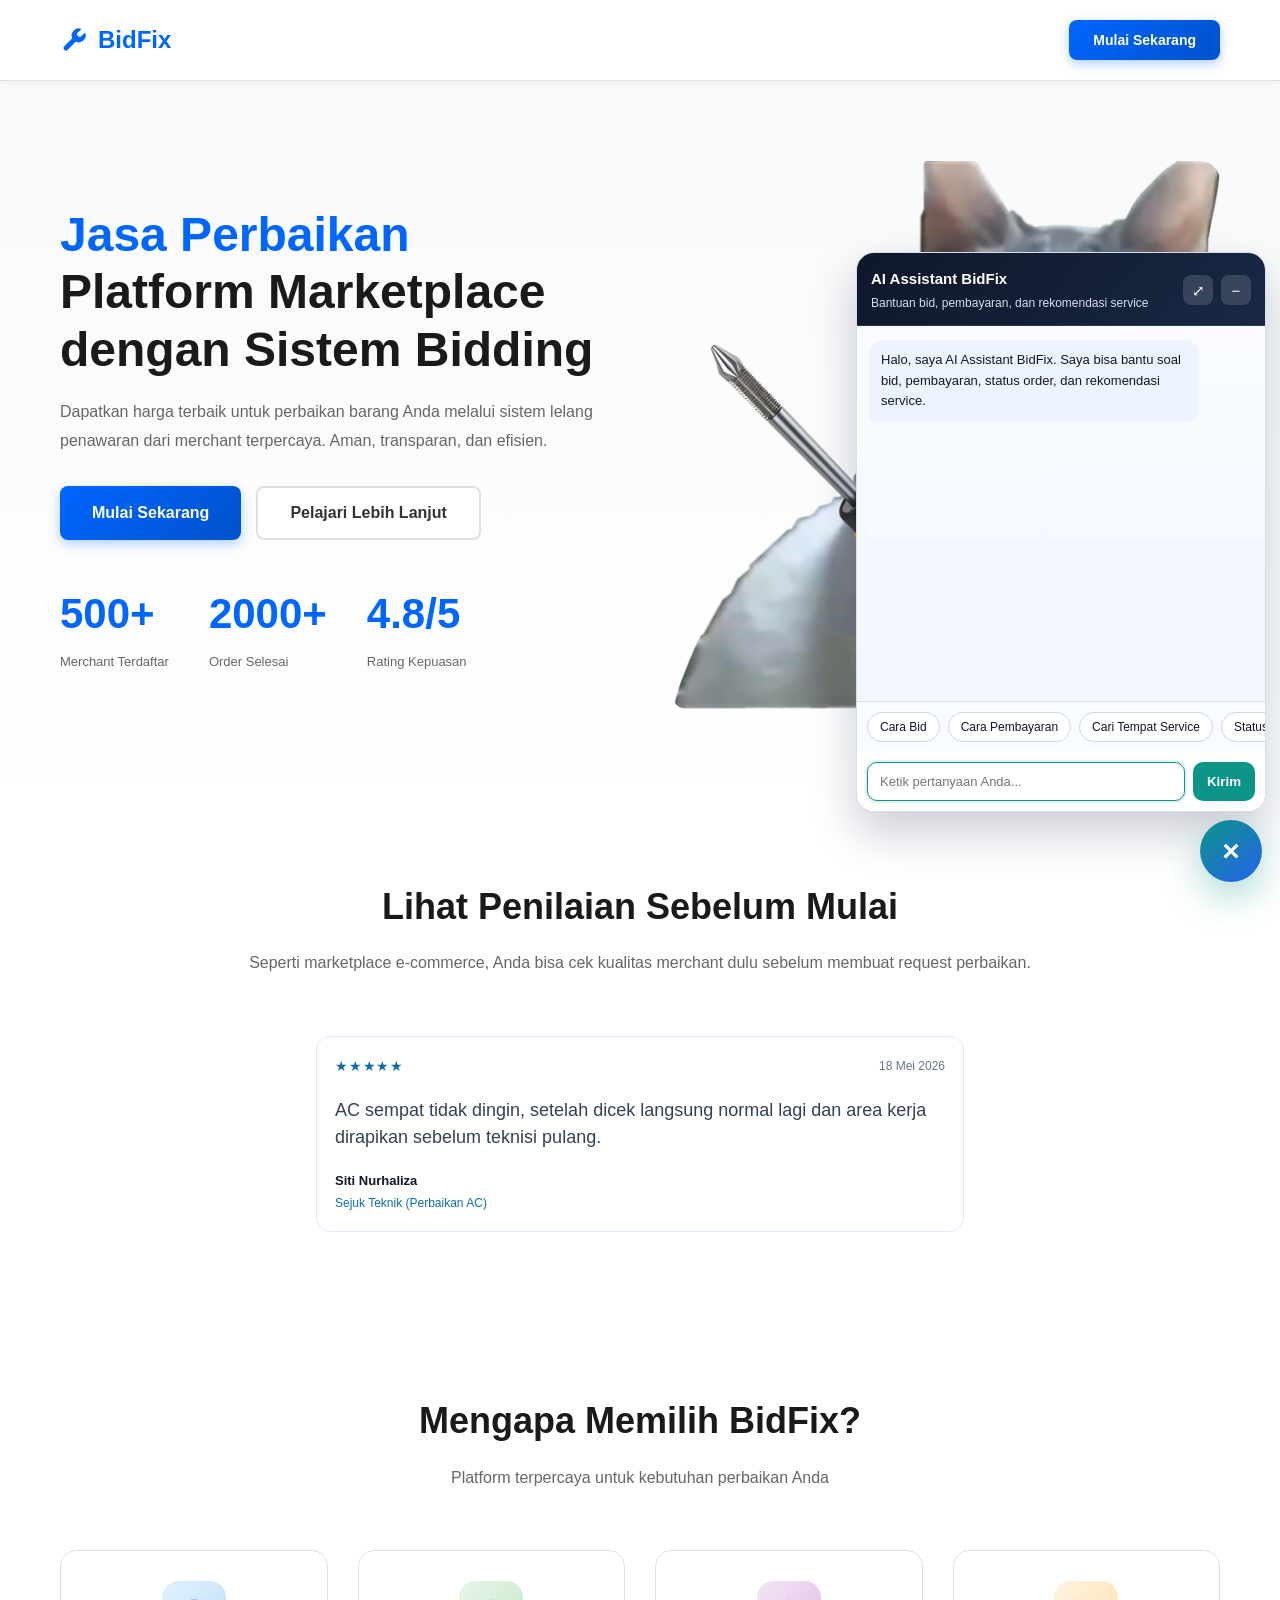
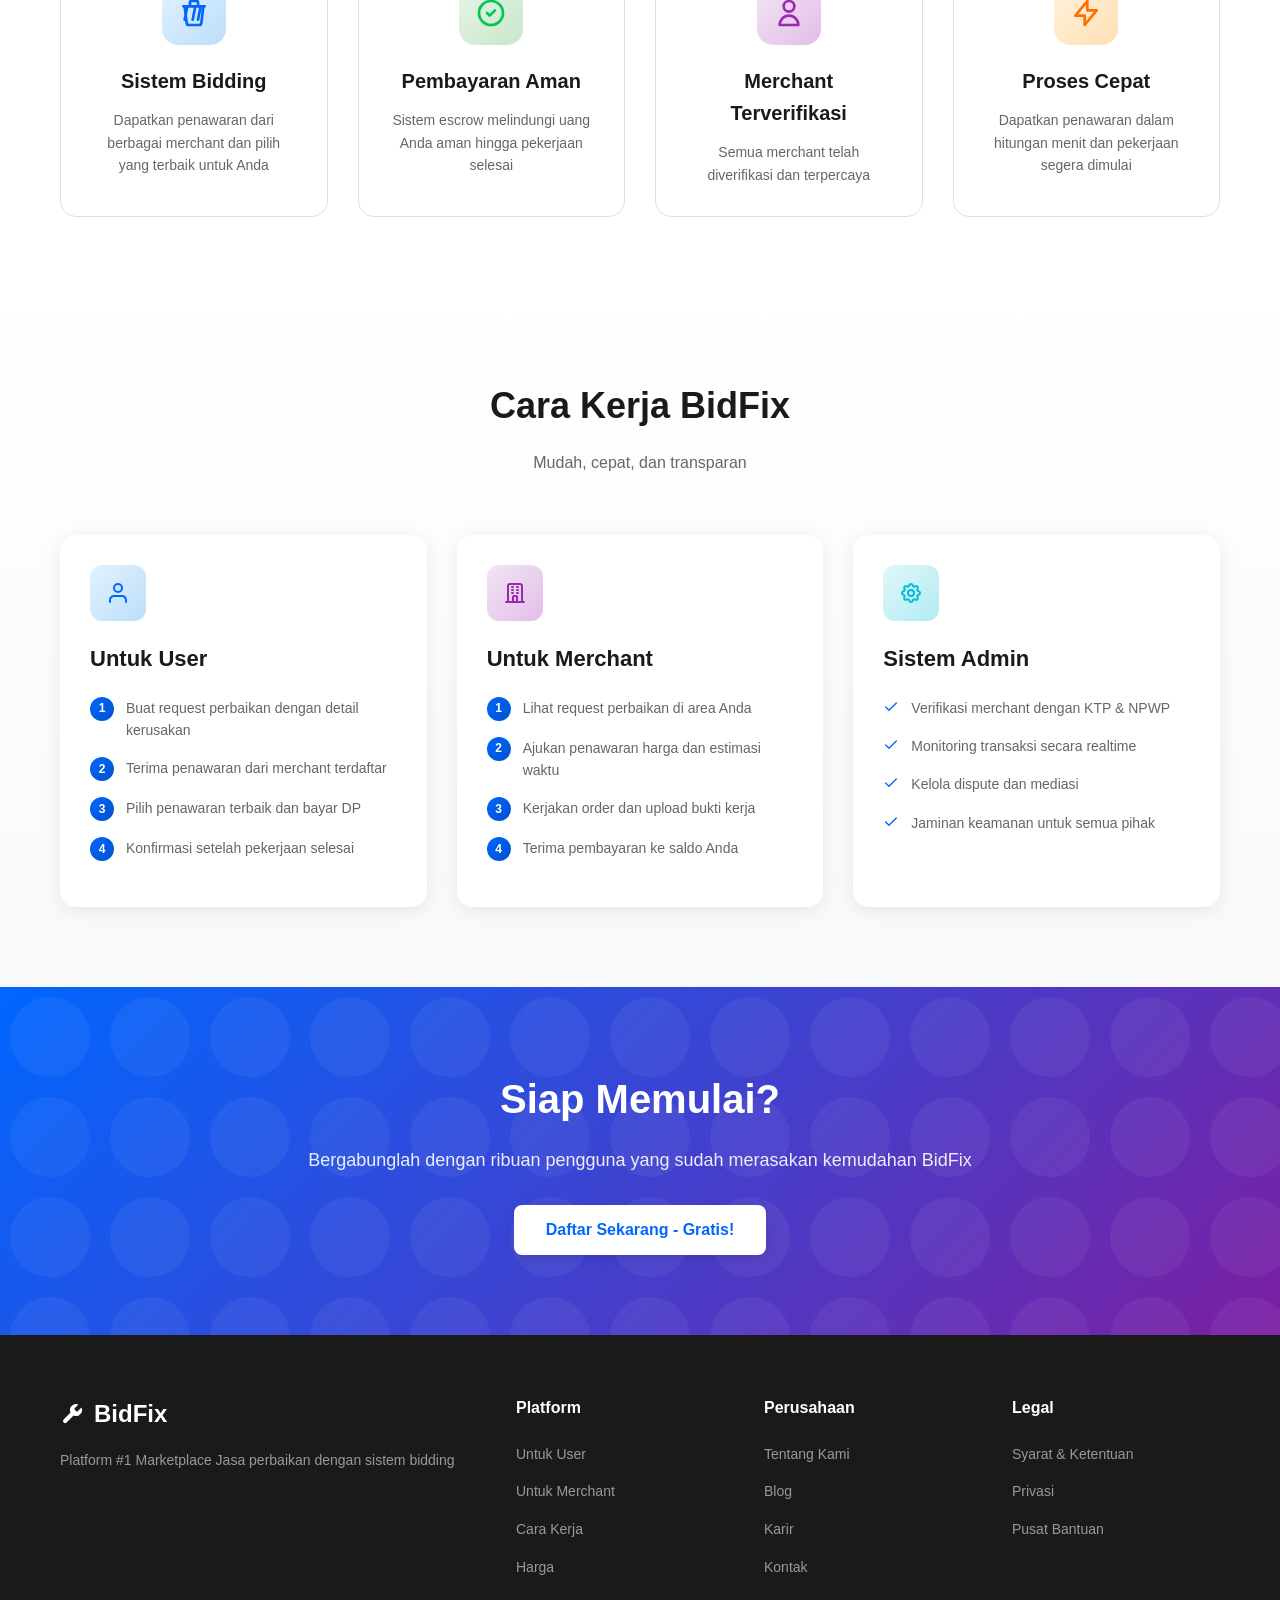
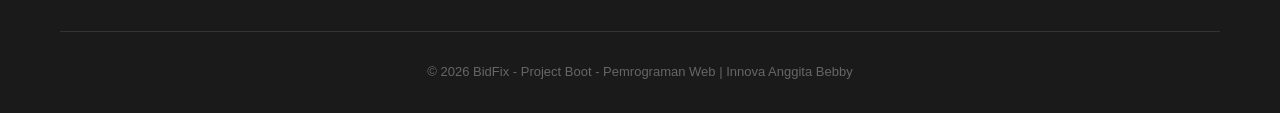
==== commit 262bf551: "update" ====
--- a/frontend/index.html
+++ b/frontend/index.html
@@ -286,7 +286,7 @@
             </div>
 
             <div class="footer-bottom">
-                <p>&copy; 2025 BidFix - Project Boot - Pemrograman Web | Kelompok 1 - SI-01B</p>
+                <p>&copy; 2026 BidFix - Project Boot - Pemrograman Web | Innova Anggita Bebby</p>
             </div>
         </div>
     </footer>
